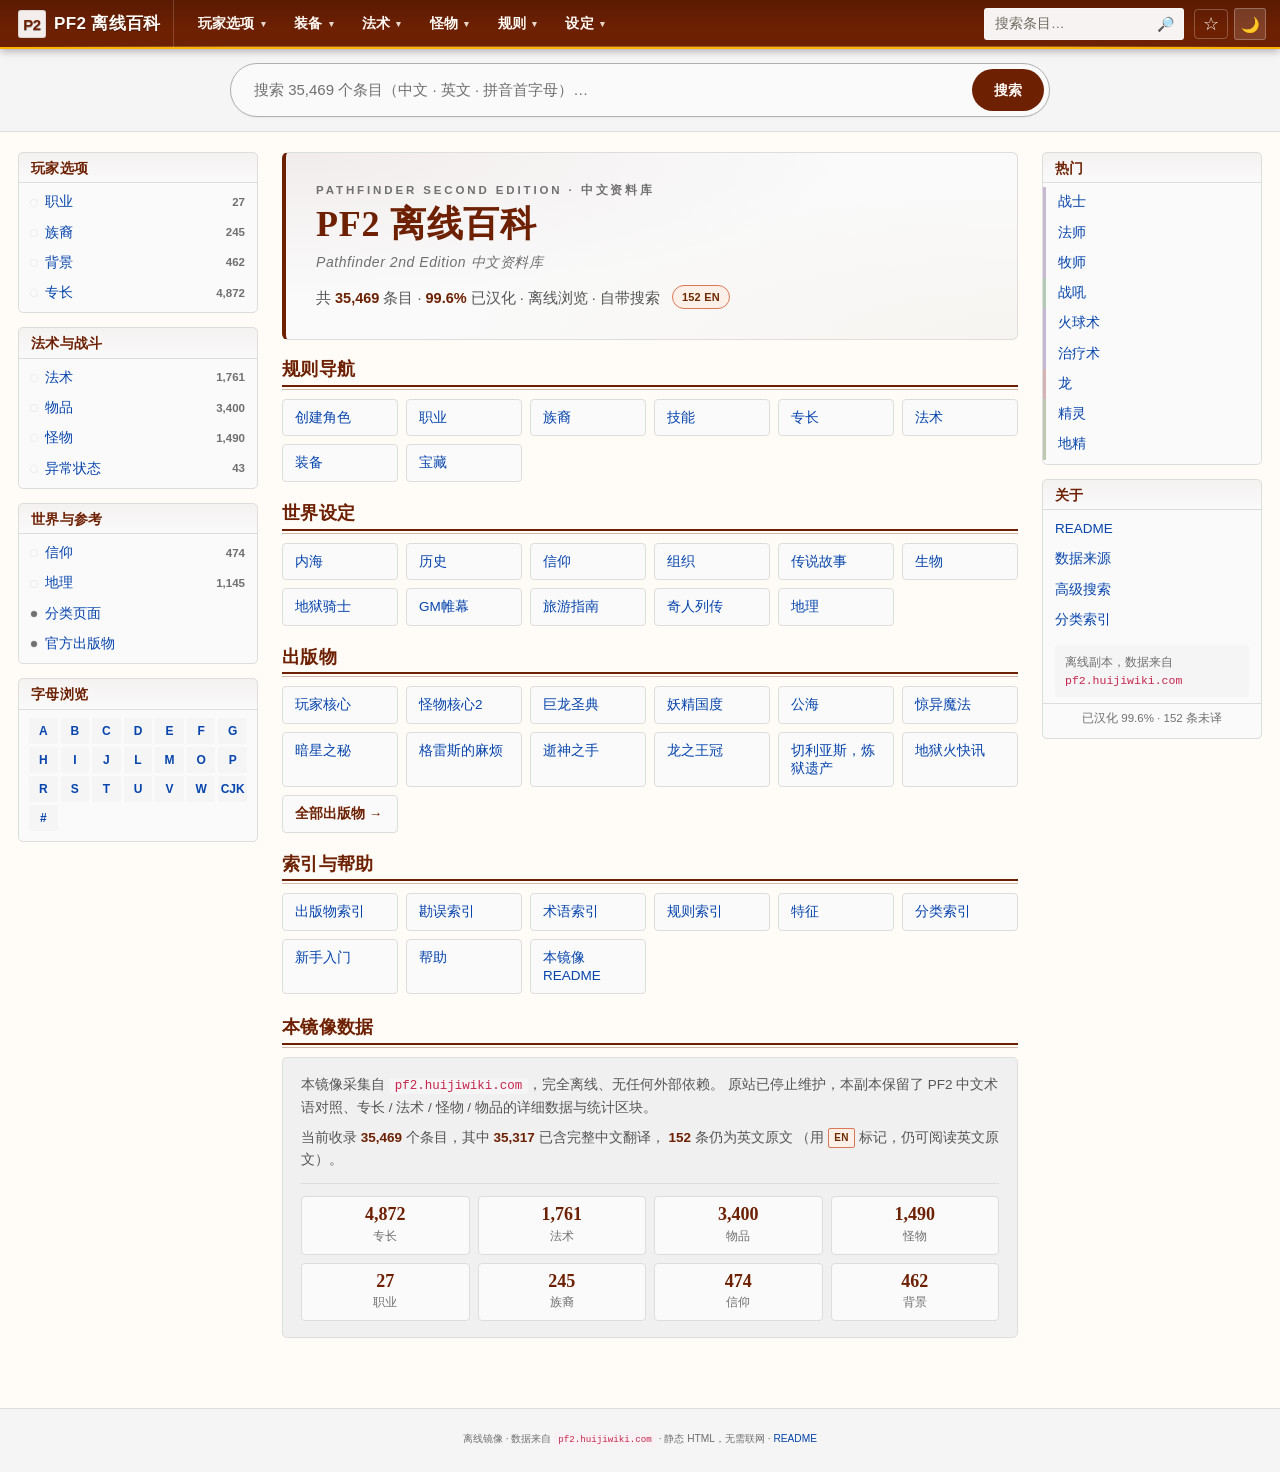
==== _wiki_full_v2/index.html @ 9c584f7b "feat(home): align index.html with live wiki 首页 + fix stale counts Restructured the home page center " ====
<!DOCTYPE html>
<html lang="zh-Hans">
<head>
<meta charset="utf-8">
<meta name="viewport" content="width=device-width, initial-scale=1">
<title>PF2 离线百科 — Pathfinder 2e 中文资料</title>
<meta name="description" content="Pathfinder 2e 中文资料离线镜像。35,000+ 条目，含职业 / 祖先 / 专长 / 法术 / 怪物 / 物品 / 神祇 / 设定。">
<link rel="stylesheet" href="assets/style.css">
<link rel="icon" href="assets/favicon.ico">
<style>
/* ==========================================================================
   PF2 离线百科 — landing-page stylesheet (Agent HM3, Phase 6)
   AoN-style 3-column layout: topnav + sticky search + (left rail / center /
   right rail). Palette tokens inherit from assets/style.css (pf2_theme.css).
   ========================================================================== */

:root {
  --serif: "Source Han Serif SC", "Noto Serif CJK SC", "Songti SC",
           "STSong", "SimSun", Georgia, "Times New Roman", serif;
  --rail-w-left: 240px;
  --rail-w-right: 220px;
  --shell-max: 1600px;
}
body.index { padding:0; margin:0; max-width:100%; background: var(--bg); color: var(--fg); }

/* ---------- TOPNAV fallback (only shows when Agent TOPNAV snippet absent) ---------- */
.topnav-fallback {
  background: linear-gradient(180deg, var(--accent-band) 0%, var(--accent) 100%);
  color: var(--accent-on);
  border-bottom: 2px solid var(--gold, #b89248);
  box-shadow: 0 2px 6px rgba(0,0,0,.22);
  position: sticky; top: 0; z-index: 50;
}
.topnav-fallback-inner {
  max-width: var(--shell-max); margin: 0 auto;
  min-height: 48px; padding: 6px 18px;
  display: flex; align-items: center; gap: 16px;
}
.topnav-fallback-brand {
  display: inline-flex; align-items: center; gap: 8px;
  text-decoration: none; color: var(--accent-on);
  font-family: var(--serif); font-weight: 700;
  flex-shrink: 0; padding-right: 12px;
  border-right: 1px solid rgba(255,255,255,.18);
}
.topnav-fallback-mark {
  display: inline-flex; align-items: center; justify-content: center;
  width: 30px; height: 30px; border-radius: 4px;
  background: rgba(255,255,255,.92); color: var(--accent-band);
  font-size: 16px; font-weight: 700;
  box-shadow: inset 0 0 0 1px rgba(0,0,0,.08);
}
.topnav-fallback-text { font-size: 17px; letter-spacing: .02em; }
.topnav-fallback-links {
  display: flex; gap: 4px; flex-wrap: wrap; flex: 1 1 auto;
}
.topnav-fallback-links a {
  display: inline-block; padding: 6px 12px;
  color: var(--accent-on); text-decoration: none;
  font-size: 14px; border-radius: 3px;
  transition: background .12s;
}
.topnav-fallback-links a:hover {
  background: rgba(255,255,255,.18); color: #fff;
}
.topnav-fallback-theme {
  background: rgba(255,255,255,.14); color: var(--accent-on);
  border: 1px solid rgba(255,255,255,.26); border-radius: 999px;
  width: 32px; height: 32px; padding: 0; cursor: pointer;
  font-size: 14px; line-height: 1; flex-shrink: 0;
  transition: background .15s, transform .1s;
}
.topnav-fallback-theme:hover { background: rgba(255,255,255,.28); }

/* ---------- Sticky search band ---------- */
.search-band {
  background: var(--bg-alt);
  border-bottom: 1px solid var(--border);
  padding: 14px 18px;
}
.search-band-form {
  max-width: 820px; margin: 0 auto;
  display: flex; gap: 8px;
  background: var(--card); border-radius: 999px;
  border: 1px solid var(--border-strong);
  padding: 5px; box-shadow: var(--shadow-sm);
}
.search-band-input {
  flex: 1; min-width: 0; border: 0; outline: none;
  background: transparent; color: var(--fg);
  font: inherit; font-size: 15px; padding: 9px 18px;
}
.search-band-input::placeholder { color: var(--fg-mute); }
.search-band-btn {
  background: var(--accent); color: var(--accent-on);
  border: 0; border-radius: 999px;
  padding: 0 22px; font: inherit; font-size: 14px; font-weight: 700;
  cursor: pointer; flex-shrink: 0;
  transition: background .15s, transform .1s;
}
.search-band-btn:hover { background: var(--link-hover); }
.search-band-btn:active { transform: scale(.97); }

/* ---------- Rail mobile toggle (hidden ≥800px) ---------- */
.rail-mobile-toggle {
  display: none;
  width: calc(100% - 32px); margin: 10px 16px;
  background: var(--card); color: var(--accent);
  border: 1px solid var(--border-strong); border-radius: 4px;
  padding: 9px 14px; font: inherit; font-size: 14px; font-weight: 600;
  cursor: pointer; text-align: left;
  transition: background .12s;
}
.rail-mobile-toggle:hover { background: var(--bg-alt); }
.rail-mobile-icon {
  display: inline-block; margin-right: 8px;
  font-size: 16px; line-height: 1;
}

/* ---------- AoN-style 3-column shell ---------- */
.aon-shell {
  max-width: var(--shell-max); margin: 0 auto;
  padding: 20px 18px 50px;
  display: grid;
  grid-template-columns: var(--rail-w-left) minmax(0, 1fr) var(--rail-w-right);
  gap: 24px;
  align-items: start;
}

/* ---------- Rails (shared) ---------- */
.rail { font-size: 13.5px; line-height: 1.5; }
.rail-group {
  background: var(--card);
  border: 1px solid var(--border);
  border-radius: 5px;
  margin: 0 0 14px;
  overflow: hidden;
}
.rail-head {
  font-family: var(--serif); font-weight: 700;
  font-size: 14px; color: var(--accent);
  margin: 0; padding: 8px 12px 6px;
  border-bottom: 1px solid var(--border);
  background: linear-gradient(180deg, rgba(110,20,20,.04), transparent);
  letter-spacing: .02em;
}
.rail-list {
  list-style: none; margin: 0; padding: 4px 0;
}
.rail-li { display: block; }
.rail-link {
  display: flex; align-items: center; gap: 8px;
  padding: 5px 12px; color: var(--link);
  text-decoration: none; font-size: 13.5px;
  transition: background .1s, color .1s;
}
.rail-link:hover {
  background: var(--bg-alt); color: var(--link-hover);
  text-decoration: none;
}
.rail-dot {
  width: 6px; height: 6px; border-radius: 50%;
  background: var(--kind-other);
  flex-shrink: 0;
  box-shadow: 0 0 0 1px rgba(0,0,0,.05);
}
.rail-li-feat       .rail-dot { background: var(--kind-feat); }
.rail-li-spell      .rail-dot { background: var(--kind-spell); }
.rail-li-creature   .rail-dot { background: var(--kind-creature); }
.rail-li-item       .rail-dot { background: var(--kind-item); }
.rail-li-background .rail-dot { background: var(--kind-background); }
.rail-li-class      .rail-dot { background: var(--kind-class); }
.rail-li-ancestry   .rail-dot { background: var(--kind-ancestry); }
.rail-li-location   .rail-dot { background: var(--kind-location); }
.rail-li-deity      .rail-dot { background: var(--kind-deity); }
.rail-li-other      .rail-dot { background: var(--kind-other); }
.rail-li-categories .rail-dot,
.rail-li-sources    .rail-dot { background: var(--fg-mute); }
.rail-label { flex: 1 1 auto; min-width: 0; }
.rail-count {
  font-size: 11.5px; font-weight: 600;
  color: var(--fg-mute);
  font-variant-numeric: tabular-nums;
  flex-shrink: 0;
}
.rail-link:hover .rail-count { color: var(--fg-soft); }

/* Letter-jump tile grid */
.rail-letters {
  display: grid;
  grid-template-columns: repeat(7, minmax(0, 1fr));
  gap: 3px;
  padding: 8px 10px 10px;
}
.rail-letters a {
  display: block; text-align: center;
  padding: 4px 0; font-size: 12px; font-weight: 600;
  background: var(--bg-alt); color: var(--link);
  text-decoration: none; border-radius: 2px;
  transition: background .1s, color .1s;
}
.rail-letters a:hover {
  background: var(--accent); color: var(--accent-on);
}

/* Right rail: hot list keeps tiny color dot via class */
.rail-list-hot li { list-style: none; }
.hot-link {
  display: block; padding: 5px 12px;
  color: var(--link); text-decoration: none; font-size: 13.5px;
  border-left: 3px solid transparent;
  transition: background .1s, border-color .1s, color .1s;
}
.hot-link:hover {
  background: var(--bg-alt); color: var(--link-hover);
  border-left-color: var(--accent);
  text-decoration: none;
}
.hot-link-class    { border-left-color: rgba(107,63,138,.35); }
.hot-link-feat     { border-left-color: rgba(47,111,59,.35); }
.hot-link-spell    { border-left-color: rgba(92,61,138,.35); }
.hot-link-creature { border-left-color: rgba(139,47,47,.35); }
.hot-link-ancestry { border-left-color: rgba(74,107,47,.35); }

/* Right rail about box */
.rail-about-text {
  margin: 6px 12px; padding: 8px 10px;
  font-size: 12px; line-height: 1.5;
  color: var(--fg-mute);
  background: var(--bg-alt);
  border-radius: 3px;
}
.rail-about-text code {
  font-family: ui-monospace, "Cascadia Code", Menlo, Consolas, monospace;
  font-size: 11.5px; background: transparent; padding: 0;
}
.rail-version {
  margin: 0; padding: 6px 12px 10px;
  font-size: 11.5px; color: var(--fg-mute);
  border-top: 1px solid var(--border);
  text-align: center;
  font-variant-numeric: tabular-nums;
}

/* ---------- Center column ---------- */
.aon-center {
  min-width: 0; /* allow grid item to shrink */
}

/* Hero (publication-style) */
.aon-center .hero {
  background:
    radial-gradient(ellipse at 0% 0%, rgba(110,20,20,.06), transparent 55%),
    radial-gradient(ellipse at 100% 100%, rgba(184,146,72,.05), transparent 60%),
    var(--card);
  border: 1px solid var(--border);
  border-left: 4px solid var(--accent);
  border-radius: 6px;
  padding: 28px 30px;
  margin: 0 0 20px;
  position: relative;
}
.hero-eyebrow {
  margin: 0 0 4px; font-size: 11.5px; letter-spacing: .25em;
  text-transform: uppercase; color: var(--fg-mute);
  font-weight: 600;
}
.aon-center .hero-title {
  font-family: var(--serif); font-weight: 700;
  font-size: clamp(26px, 3.6vw, 36px);
  color: var(--accent); margin: 0 0 4px;
  letter-spacing: .02em; line-height: 1.2;
  border: 0; padding: 0;
}
.hero-sub-en {
  margin: 0 0 12px; font-style: italic;
  font-size: 14px; color: var(--fg-mute);
  letter-spacing: .04em;
}
.hero-tagline {
  margin: 0; font-size: 14.5px; line-height: 1.65;
  color: var(--fg-soft);
}
.hero-tagline strong {
  color: var(--accent); font-weight: 700;
  font-variant-numeric: tabular-nums;
}
.hero-tagline .pill {
  display: inline-block; margin-left: 8px;
  padding: 2px 9px; border-radius: 999px;
  font-size: 11px; font-weight: 600; letter-spacing: .02em;
  vertical-align: 2px;
}
.hero-tagline .pill-warn {
  background: var(--warn-bg); color: var(--warn-fg);
  border: 1px solid var(--warn-border);
}

/* Section heads */
.section-h {
  font-family: var(--serif); font-weight: 700;
  font-size: 18px; color: var(--accent);
  margin: 0 0 12px; padding: 0 0 5px;
  border-bottom: 2px solid var(--accent);
  letter-spacing: .02em;
  position: relative;
}
.section-h::after {
  content: ""; position: absolute; left: 0; right: 0; bottom: -5px;
  height: 1px; background: var(--accent); opacity: .3;
}

/* Quick-start cards */
.quickstart { margin: 0 0 24px; }
.qs-grid {
  display: grid; gap: 12px;
  grid-template-columns: repeat(3, minmax(0, 1fr));
}
.qs-card {
  display: flex; align-items: flex-start; gap: 14px;
  padding: 14px 16px;
  background: var(--card); color: var(--fg);
  text-decoration: none;
  border: 1px solid var(--border);
  border-radius: 5px;
  box-shadow: var(--shadow-sm);
  transition: transform .14s, box-shadow .15s, border-color .15s;
}
.qs-card:hover {
  transform: translateY(-2px);
  box-shadow: 0 4px 10px rgba(110,20,20,.14);
  border-color: var(--accent);
  text-decoration: none;
}
.qs-num {
  display: inline-flex; align-items: center; justify-content: center;
  flex-shrink: 0; width: 30px; height: 30px;
  background: var(--accent); color: var(--accent-on);
  border-radius: 50%;
  font-family: var(--serif); font-weight: 700; font-size: 15px;
  box-shadow: 0 1px 2px rgba(0,0,0,.18);
}
.qs-body { flex: 1 1 auto; min-width: 0; }
.qs-title {
  font-family: var(--serif); font-weight: 700;
  font-size: 15px; color: var(--fg);
  margin: 1px 0 3px;
  letter-spacing: .01em;
}
.qs-desc {
  margin: 0; font-size: 13px; line-height: 1.55;
  color: var(--fg-mute);
}
.qs-desc strong { color: var(--accent); font-weight: 600; }
.qs-moon { font-size: 13px; vertical-align: -1px; }

/* Home nav sections (mirror the live wiki 首页 groups) */
.homenav { margin: 0 0 24px; }
.homenav .section-h { margin-top: 22px; }
.homenav > .section-h:first-child { margin-top: 0; }
.nav-grid {
  display: grid; gap: 8px; margin: 12px 0 4px;
  grid-template-columns: repeat(auto-fill, minmax(116px, 1fr));
}
.nav-grid a {
  display: block; padding: 9px 12px;
  background: var(--card); border: 1px solid var(--border);
  border-radius: 4px; color: var(--link); text-decoration: none;
  font-size: 13.5px; line-height: 1.3;
  transition: background .1s, border-color .1s, color .1s;
}
.nav-grid a:hover {
  background: var(--bg-alt); border-color: var(--accent);
  color: var(--link-hover); text-decoration: none;
}
.nav-grid a.nav-more { color: var(--accent); font-weight: 600; }

/* Recent / stats panel */
.recent { margin: 0 0 20px; }
.recent-body {
  background: var(--card-alt);
  border: 1px solid var(--border);
  border-radius: 5px;
  padding: 16px 18px;
}
.recent-body p {
  margin: 0 0 8px; font-size: 13.5px; line-height: 1.65;
  color: var(--fg-soft);
}
.recent-body p strong { color: var(--accent); font-weight: 700; }
.recent-body p:last-of-type { margin-bottom: 12px; }
.recent-body code {
  background: var(--code-bg); padding: 1px 6px; border-radius: 3px;
  font-family: ui-monospace, "Cascadia Code", Menlo, Consolas, monospace;
  font-size: 12.5px;
}
.badge-en {
  display: inline-block;
  font-size: 10px; font-weight: 700;
  background: var(--warn-bg); color: var(--warn-fg);
  border: 1px solid var(--warn-border);
  padding: 1px 5px; border-radius: 2px;
  vertical-align: 1px; letter-spacing: .05em;
}
.recent-stats {
  list-style: none; margin: 0; padding: 0;
  display: grid; gap: 8px;
  grid-template-columns: repeat(4, minmax(0, 1fr));
  border-top: 1px solid var(--border);
  padding-top: 12px;
}
.recent-stats li {
  display: flex; flex-direction: column;
  align-items: center; padding: 8px 4px;
  background: var(--card); border-radius: 4px;
  border: 1px solid var(--border);
}
.stat-num {
  font-family: var(--serif); font-weight: 700;
  font-size: 18px; color: var(--accent);
  font-variant-numeric: tabular-nums;
  line-height: 1.1;
}
.stat-lbl {
  font-size: 11.5px; color: var(--fg-mute);
  margin-top: 2px;
}

/* ---------- Footer ---------- */
.landing-foot {
  text-align: center; color: var(--fg-mute);
  padding: 20px 16px 24px; font-size: 12px;
  border-top: 1px solid var(--border);
  background: var(--bg-alt);
}
.landing-foot code { font-family: ui-monospace, Menlo, Consolas, monospace; }
.landing-foot a { color: var(--link); text-decoration: none; }
.landing-foot a:hover { text-decoration: underline; color: var(--link-hover); }

/* ===========================================================================
   RESPONSIVE
   - 1024px : collapse right rail below center
   -  800px : collapse left rail behind toggle
   =========================================================================== */
@media (max-width: 1024px) {
  .aon-shell {
    grid-template-columns: var(--rail-w-left) minmax(0, 1fr);
    gap: 20px;
  }
  .rail-right {
    grid-column: 1 / -1;
    display: grid; gap: 14px;
    grid-template-columns: repeat(2, minmax(0, 1fr));
    margin-top: 10px;
  }
  .rail-right .rail-group { margin: 0; }
  .qs-grid { grid-template-columns: 1fr; }
  .recent-stats { grid-template-columns: repeat(4, minmax(0, 1fr)); }
}
@media (max-width: 800px) {
  .rail-mobile-toggle { display: block; }
  .aon-shell {
    grid-template-columns: minmax(0, 1fr);
    gap: 16px; padding: 14px 16px 44px;
  }
  .rail-left {
    display: none;
    grid-column: 1 / -1;
    background: var(--card);
    border: 1px solid var(--border);
    border-radius: 5px;
    padding: 8px 4px 4px;
  }
  .rail-left.open { display: block; }
  .rail-left .rail-group {
    border: 0; background: transparent;
    margin: 0 0 6px;
  }
  .rail-left .rail-head {
    background: transparent;
    border-bottom: 1px solid var(--border);
  }
  .rail-right {
    grid-template-columns: minmax(0, 1fr);
    margin-top: 0;
  }
  .aon-center .hero { padding: 22px 18px; }
  .hero-tagline { font-size: 13.5px; }
  .qs-card { gap: 12px; padding: 12px 14px; }
  .recent-stats { grid-template-columns: repeat(2, minmax(0, 1fr)); }
  .topnav-fallback-inner { flex-wrap: wrap; gap: 8px; padding: 6px 12px; }
  .topnav-fallback-brand { padding-right: 8px; }
  .topnav-fallback-links { gap: 0; }
  .topnav-fallback-links a { padding: 5px 9px; font-size: 13px; }
  .search-band { padding: 10px 14px; }
}
@media (max-width: 520px) {
  .topnav-fallback-text { display: none; }
  .topnav-fallback-links a { padding: 4px 7px; font-size: 12.5px; }
  .search-band-input { font-size: 14px; padding: 8px 14px; }
  .search-band-btn { padding: 0 16px; font-size: 13px; }
  .aon-center .hero { padding: 20px 16px; }
  .aon-center .hero-title { font-size: clamp(22px, 6.5vw, 28px); }
  .hero-eyebrow { font-size: 10.5px; letter-spacing: .2em; }
  .hero-sub-en { font-size: 13px; }
  .hero-tagline { font-size: 13px; }
  .qs-card { padding: 11px 13px; gap: 10px; }
  .qs-num { width: 26px; height: 26px; font-size: 13px; }
  .qs-title { font-size: 14px; }
  .qs-desc { font-size: 12.5px; }
  .recent-body { padding: 14px 14px; }
  .recent-body p { font-size: 13px; }
  .recent-stats { grid-template-columns: repeat(2, minmax(0, 1fr)); }
  .stat-num { font-size: 16px; }
  .rail-letters { grid-template-columns: repeat(6, minmax(0, 1fr)); }
}

/* Reduced motion */
@media (prefers-reduced-motion: reduce) {
  .qs-card, .search-band-btn, .topnav-fallback-theme,
  .hot-link, .rail-link, .rail-letters a { transition: none; }
  .qs-card:hover { transform: none; }
}

/* Print */
@media print {
  .topnav-fallback, .topnav { position: static; box-shadow: none; }
  .search-band, .topnav-fallback-theme,
  .rail-mobile-toggle { display: none !important; }
  .aon-shell { display: block; max-width: none; padding: 0; }
  .rail { display: none; }
  .qs-card { box-shadow: none !important; break-inside: avoid; }
  .topnav-fallback {
    background: #000 !important; color: #fff !important;
    -webkit-print-color-adjust: exact; print-color-adjust: exact;
  }
}
</style>
<link rel="stylesheet" href="assets/topnav.css?v=v2a">
<script defer src="assets/topnav.js"></script>
<script defer src="assets/updater_ui.js"></script>
<script defer src="assets/external_links.js"></script>
<script defer src="assets/mw_collapsible.js"></script>
<script defer src="assets/image_lightbox.js"></script>
<script defer src="assets/bookmark.js"></script>
<script defer src="assets/bookmark.js"></script>
</head>
<body class="index">

<!-- topnav_snippet_root.html — for pages at the wiki root (index.html, browse-*.html, search.html).
     Hrefs use no prefix. Integration step picks _root vs _sub by output path depth.
     Phase 6 Agent TOPNAV. -->
<nav class="topnav" aria-label="主导航">
  <div class="topnav-inner">
    <a href="index.html" class="topnav-brand" aria-label="PF2 离线百科 首页">
      <span class="topnav-brand-mark">P2</span>
      <span class="topnav-brand-text">PF2 离线百科</span>
    </a>

    <ul class="topnav-items" role="menubar">
      <li class="topnav-item" role="none">
        <button type="button" class="topnav-trigger" role="menuitem" aria-haspopup="true" aria-expanded="false">
          玩家选项 <span class="topnav-caret" aria-hidden="true">&#9662;</span>
        </button>
        <ul class="topnav-panel" role="menu" aria-label="玩家选项">
          <li role="none"><a class="topnav-link" role="menuitem" href="classes/index.html">职业 <span class="topnav-count">27</span></a></li>
          <li role="none"><a class="topnav-link" role="menuitem" href="browse-ancestries.html">祖先</a></li>
          <li role="none"><a class="topnav-link" role="menuitem" href="browse-backgrounds.html">背景</a></li>
          <li role="none"><a class="topnav-link" role="menuitem" href="browse-feats.html">专长</a></li>
          <li role="none"><a class="topnav-link" role="menuitem" href="browse-archetypes.html">变体</a></li>
        </ul>
      </li>

      <li class="topnav-item" role="none">
        <button type="button" class="topnav-trigger" role="menuitem" aria-haspopup="true" aria-expanded="false">
          装备 <span class="topnav-caret" aria-hidden="true">&#9662;</span>
        </button>
        <ul class="topnav-panel" role="menu" aria-label="装备">
          <li role="none"><a class="topnav-link" role="menuitem" href="browse-items.html">全部物品</a></li>
          <li role="none"><hr class="topnav-sep"></li>
          <li role="none"><a class="topnav-link" role="menuitem" href="browse-items-weapons.html">武器</a></li>
          <li role="none"><a class="topnav-link" role="menuitem" href="browse-items-armor.html">护甲</a></li>
          <li role="none"><a class="topnav-link" role="menuitem" href="browse-items-consumables.html">消耗品</a></li>
          <li role="none"><a class="topnav-link" role="menuitem" href="browse-items-worn.html">戴持物品</a></li>
          <li role="none"><a class="topnav-link" role="menuitem" href="browse-items-runes.html">符文</a></li>
          <li role="none"><a class="topnav-link" role="menuitem" href="browse-items-implements.html">法器</a></li>
        </ul>
      </li>

      <li class="topnav-item" role="none">
        <button type="button" class="topnav-trigger" role="menuitem" aria-haspopup="true" aria-expanded="false">
          法术 <span class="topnav-caret" aria-hidden="true">&#9662;</span>
        </button>
        <ul class="topnav-panel" role="menu" aria-label="法术">
          <li role="none"><a class="topnav-link" role="menuitem" href="browse-spells.html">全部法术</a></li>
          <li role="none"><hr class="topnav-sep"></li>
          <li role="none"><a class="topnav-link" role="menuitem" href="browse-spells-arcane.html">奥术</a></li>
          <li role="none"><a class="topnav-link" role="menuitem" href="browse-spells-divine.html">神术</a></li>
          <li role="none"><a class="topnav-link" role="menuitem" href="browse-spells-occult.html">异能</a></li>
          <li role="none"><a class="topnav-link" role="menuitem" href="browse-spells-primal.html">原能</a></li>
          <li role="none"><hr class="topnav-sep"></li>
          <li role="none"><a class="topnav-link" role="menuitem" href="browse-spells-cantrips.html">戏法</a></li>
          <li role="none"><a class="topnav-link" role="menuitem" href="browse-spells-focus.html">聚能</a></li>
        </ul>
      </li>

      <li class="topnav-item" role="none">
        <button type="button" class="topnav-trigger" role="menuitem" aria-haspopup="true" aria-expanded="false">
          怪物 <span class="topnav-caret" aria-hidden="true">&#9662;</span>
        </button>
        <ul class="topnav-panel" role="menu" aria-label="怪物">
          <li role="none"><a class="topnav-link" role="menuitem" href="browse-creatures.html">全部怪物</a></li>
          <li role="none"><hr class="topnav-sep"></li>
          <li role="none"><a class="topnav-link" role="menuitem" href="browse-creatures-level-0-3.html">低级 <span class="topnav-count">0–3</span></a></li>
          <li role="none"><a class="topnav-link" role="menuitem" href="browse-creatures-level-4-7.html">中级 <span class="topnav-count">4–7</span></a></li>
          <li role="none"><a class="topnav-link" role="menuitem" href="browse-creatures-level-8-12.html">高级 <span class="topnav-count">8–12</span></a></li>
          <li role="none"><a class="topnav-link" role="menuitem" href="browse-creatures-level-13-17.html">顶级 <span class="topnav-count">13–17</span></a></li>
          <li role="none"><a class="topnav-link" role="menuitem" href="browse-creatures-level-18-25.html">史诗 <span class="topnav-count">18+</span></a></li>
        </ul>
      </li>

      <li class="topnav-item" role="none">
        <button type="button" class="topnav-trigger" role="menuitem" aria-haspopup="true" aria-expanded="false">
          规则 <span class="topnav-caret" aria-hidden="true">&#9662;</span>
        </button>
        <ul class="topnav-panel" role="menu" aria-label="规则">
          <li role="none"><a class="topnav-link" role="menuitem" href="browse-other.html">状态特征</a></li>
          <li role="none"><a class="topnav-link" role="menuitem" href="browse-categories.html">分类页面</a></li>
          <li role="none"><a class="topnav-link" role="menuitem" href="source/index.html">出版物</a></li>
        </ul>
      </li>

      <li class="topnav-item" role="none">
        <button type="button" class="topnav-trigger" role="menuitem" aria-haspopup="true" aria-expanded="false">
          设定 <span class="topnav-caret" aria-hidden="true">&#9662;</span>
        </button>
        <ul class="topnav-panel" role="menu" aria-label="设定">
          <li role="none"><a class="topnav-link" role="menuitem" href="browse-deities.html">神祇</a></li>
          <li role="none"><a class="topnav-link" role="menuitem" href="browse-locations.html">地点</a></li>
        </ul>
      </li>
    </ul>

    <div class="topnav-tools">
      <form class="topnav-search" action="search.html" method="get" role="search">
        <input type="search" name="q" class="topnav-search-input" placeholder="搜索条目…" aria-label="搜索条目">
        <button type="submit" class="topnav-search-go" aria-label="搜索">&#128270;</button>
      </form>
      <button type="button" class="topnav-theme" onclick="toggleTheme()" aria-label="切换深色/浅色">&#127769;</button>
    </div>

    <details class="topnav-hamburger" aria-label="移动导航">
      <summary aria-label="菜单"></summary>
      <div class="topnav-mobile-panel">
        <details class="topnav-mobile-group" open>
          <summary>玩家选项</summary>
          <ul>
            <li><a href="classes/index.html">职业 <span class="topnav-count">27</span></a></li>
            <li><a href="browse-ancestries.html">祖先</a></li>
            <li><a href="browse-backgrounds.html">背景</a></li>
            <li><a href="browse-feats.html">专长</a></li>
            <li><a href="browse-archetypes.html">变体</a></li>
          </ul>
        </details>
        <details class="topnav-mobile-group">
          <summary>装备</summary>
          <ul>
            <li><a href="browse-items.html">全部物品</a></li>
            <li><a href="browse-items-weapons.html">武器</a></li>
            <li><a href="browse-items-armor.html">护甲</a></li>
            <li><a href="browse-items-consumables.html">消耗品</a></li>
            <li><a href="browse-items-worn.html">戴持物品</a></li>
            <li><a href="browse-items-runes.html">符文</a></li>
            <li><a href="browse-items-implements.html">法器</a></li>
          </ul>
        </details>
        <details class="topnav-mobile-group">
          <summary>法术</summary>
          <ul>
            <li><a href="browse-spells.html">全部法术</a></li>
            <li><a href="browse-spells-arcane.html">奥术</a></li>
            <li><a href="browse-spells-divine.html">神术</a></li>
            <li><a href="browse-spells-occult.html">异能</a></li>
            <li><a href="browse-spells-primal.html">原能</a></li>
            <li><a href="browse-spells-cantrips.html">戏法</a></li>
            <li><a href="browse-spells-focus.html">聚能</a></li>
          </ul>
        </details>
        <details class="topnav-mobile-group">
          <summary>怪物</summary>
          <ul>
            <li><a href="browse-creatures.html">全部怪物</a></li>
            <li><a href="browse-creatures-level-0-3.html">低级 (0–3)</a></li>
            <li><a href="browse-creatures-level-4-7.html">中级 (4–7)</a></li>
            <li><a href="browse-creatures-level-8-12.html">高级 (8–12)</a></li>
            <li><a href="browse-creatures-level-13-17.html">顶级 (13–17)</a></li>
            <li><a href="browse-creatures-level-18-25.html">史诗 (18+)</a></li>
          </ul>
        </details>
        <details class="topnav-mobile-group">
          <summary>规则</summary>
          <ul>
            <li><a href="browse-other.html">状态特征</a></li>
            <li><a href="browse-categories.html">分类页面</a></li>
            <li><a href="source/index.html">出版物</a></li>
          </ul>
        </details>
        <details class="topnav-mobile-group">
          <summary>设定</summary>
          <ul>
            <li><a href="browse-deities.html">神祇</a></li>
            <li><a href="browse-locations.html">地点</a></li>
          </ul>
        </details>
        <details class="topnav-mobile-group">
          <summary>工具</summary>
          <ul>
            <li><a href="search.html">搜索</a></li>
            <li><a href="#" onclick="toggleTheme();return false;">切换深色/浅色</a></li>
          </ul>
        </details>
      </div>
    </details>
  </div>
</nav>
<!-- end topnav_snippet_root.html -->

<section class="search-band" aria-label="全站搜索">
  <form class="search-band-form" action="search.html" method="get" role="search">
    <input class="search-band-input" type="search" name="q"
           placeholder="搜索 35,469 个条目（中文 · 英文 · 拼音首字母）…"
           autocomplete="off" autocapitalize="off" autocorrect="off" aria-label="搜索全站">
    <button class="search-band-btn" type="submit">搜索</button>
  </form>
</section>

<button type="button" class="rail-mobile-toggle" aria-controls="rail-left" aria-expanded="false"
        onclick="this.setAttribute('aria-expanded',this.getAttribute('aria-expanded')==='true'?'false':'true');document.getElementById('rail-left').classList.toggle('open');">
  <span class="rail-mobile-icon" aria-hidden="true">≡</span> 目录索引
</button>

<div class="aon-shell">

<aside id="rail-left" class="rail rail-left" aria-label="分类导航">
  <div class="rail-group">
    <h3 class="rail-head">玩家选项</h3>
    <ul class="rail-list">
      <li class="rail-li rail-li-class"><a class="rail-link" href="classes/index.html"><span class="rail-dot" aria-hidden="true"></span><span class="rail-label">职业</span><span class="rail-count">27</span></a></li>
      <li class="rail-li rail-li-ancestry"><a class="rail-link" href="browse-ancestries.html"><span class="rail-dot" aria-hidden="true"></span><span class="rail-label">族裔</span><span class="rail-count">245</span></a></li>
      <li class="rail-li rail-li-background"><a class="rail-link" href="browse-backgrounds.html"><span class="rail-dot" aria-hidden="true"></span><span class="rail-label">背景</span><span class="rail-count">462</span></a></li>
      <li class="rail-li rail-li-feat"><a class="rail-link" href="browse-feats.html"><span class="rail-dot" aria-hidden="true"></span><span class="rail-label">专长</span><span class="rail-count">4,872</span></a></li>
    </ul>
  </div>
  <div class="rail-group">
    <h3 class="rail-head">法术与战斗</h3>
    <ul class="rail-list">
      <li class="rail-li rail-li-spell"><a class="rail-link" href="browse-spells.html"><span class="rail-dot" aria-hidden="true"></span><span class="rail-label">法术</span><span class="rail-count">1,761</span></a></li>
      <li class="rail-li rail-li-item"><a class="rail-link" href="browse-items.html"><span class="rail-dot" aria-hidden="true"></span><span class="rail-label">物品</span><span class="rail-count">3,400</span></a></li>
      <li class="rail-li rail-li-creature"><a class="rail-link" href="browse-creatures.html"><span class="rail-dot" aria-hidden="true"></span><span class="rail-label">怪物</span><span class="rail-count">1,490</span></a></li>
      <li class="rail-li rail-li-other"><a class="rail-link" href="browse-other.html"><span class="rail-dot" aria-hidden="true"></span><span class="rail-label">异常状态</span><span class="rail-count">43</span></a></li>
    </ul>
  </div>
  <div class="rail-group">
    <h3 class="rail-head">世界与参考</h3>
    <ul class="rail-list">
      <li class="rail-li rail-li-deity"><a class="rail-link" href="browse-deities.html"><span class="rail-dot" aria-hidden="true"></span><span class="rail-label">信仰</span><span class="rail-count">474</span></a></li>
      <li class="rail-li rail-li-location"><a class="rail-link" href="browse-locations.html"><span class="rail-dot" aria-hidden="true"></span><span class="rail-label">地理</span><span class="rail-count">1,145</span></a></li>
      <li class="rail-li rail-li-categories"><a class="rail-link" href="browse-categories.html"><span class="rail-dot" aria-hidden="true"></span><span class="rail-label">分类页面</span></a></li>
      <li class="rail-li rail-li-sources"><a class="rail-link" href="source/index.html"><span class="rail-dot" aria-hidden="true"></span><span class="rail-label">官方出版物</span></a></li>
    </ul>
  </div>

  <div class="rail-group rail-group-letters">
    <h3 class="rail-head">字母浏览</h3>
    <div class="rail-letters"><a href="browse-A.html">A</a><a href="browse-B.html">B</a><a href="browse-C.html">C</a><a href="browse-D.html">D</a><a href="browse-E.html">E</a><a href="browse-F.html">F</a><a href="browse-G.html">G</a><a href="browse-H.html">H</a><a href="browse-I.html">I</a><a href="browse-J.html">J</a><a href="browse-L.html">L</a><a href="browse-M.html">M</a><a href="browse-O.html">O</a><a href="browse-P.html">P</a><a href="browse-R.html">R</a><a href="browse-S.html">S</a><a href="browse-T.html">T</a><a href="browse-U.html">U</a><a href="browse-V.html">V</a><a href="browse-W.html">W</a><a href="browse-CJK.html">CJK</a><a href="browse-_.html">#</a></div>
  </div>
</aside>

<main class="aon-center">
  <section class="hero" aria-labelledby="hero-title">
    <p class="hero-eyebrow">Pathfinder Second Edition · 中文资料库</p>
    <h1 id="hero-title" class="hero-title">PF2 离线百科</h1>
    <p class="hero-sub-en">Pathfinder 2nd Edition 中文资料库</p>
    <p class="hero-tagline">
      共 <strong>35,469</strong> 条目 ·
      <strong>99.6%</strong> 已汉化 ·
      离线浏览 · 自带搜索
      <span class="pill pill-warn" title="未翻译条目">152 EN</span>
    </p>
  </section>

  <section class="homenav" aria-label="百科导航">
    <h2 class="section-h">规则导航</h2>
    <div class="nav-grid">
      <a href="pages/创建角色.html">创建角色</a>
      <a href="classes/index.html">职业</a>
      <a href="browse-ancestries.html">族裔</a>
      <a href="pages/技能.html">技能</a>
      <a href="browse-feats.html">专长</a>
      <a href="browse-spells.html">法术</a>
      <a href="browse-items.html">装备</a>
      <a href="pages/宝藏.html">宝藏</a>
    </div>
    <h2 class="section-h">世界设定</h2>
    <div class="nav-grid">
      <a href="pages/内海.html">内海</a>
      <a href="pages/历史.html">历史</a>
      <a href="browse-deities.html">信仰</a>
      <a href="pages/组织.html">组织</a>
      <a href="pages/传说故事.html">传说故事</a>
      <a href="browse-creatures.html">生物</a>
      <a href="pages/地狱骑士.html">地狱骑士</a>
      <a href="pages/GM帷幕.html">GM帷幕</a>
      <a href="pages/《旅游指南》.html">旅游指南</a>
      <a href="pages/《奇人列传》.html">奇人列传</a>
      <a href="browse-locations.html">地理</a>
    </div>
    <h2 class="section-h">出版物</h2>
    <div class="nav-grid">
      <a href="pages/《玩家核心》.html">玩家核心</a>
      <a href="pages/《怪物核心2》.html">怪物核心2</a>
      <a href="pages/《巨龙圣典》.html">巨龙圣典</a>
      <a href="pages/《妖精国度》.html">妖精国度</a>
      <a href="pages/《公海》.html">公海</a>
      <a href="pages/《惊异魔法》.html">惊异魔法</a>
      <a href="pages/《暗星之秘》.html">暗星之秘</a>
      <a href="pages/《格雷斯的麻烦》.html">格雷斯的麻烦</a>
      <a href="pages/《逝神之手》.html">逝神之手</a>
      <a href="pages/《龙之王冠》.html">龙之王冠</a>
      <a href="pages/《切利亚斯，炼狱遗产》.html">切利亚斯，炼狱遗产</a>
      <a href="pages/《地狱火快讯》.html">地狱火快讯</a>
      <a href="source/index.html" class="nav-more">全部出版物 →</a>
    </div>
    <h2 class="section-h">索引与帮助</h2>
    <div class="nav-grid">
      <a href="pages/出版物索引.html">出版物索引</a>
      <a href="pages/勘误索引.html">勘误索引</a>
      <a href="pages/术语索引.html">术语索引</a>
      <a href="pages/规则索引.html">规则索引</a>
      <a href="pages/特征.html">特征</a>
      <a href="browse-categories.html">分类索引</a>
      <a href="pages/角色扮演游戏是什么？.html">新手入门</a>
      <a href="category/帮助.html">帮助</a>
      <a href="README.html">本镜像 README</a>
    </div>
  </section>

  <section class="recent" aria-label="本镜像数据">
    <h2 class="section-h">本镜像数据</h2>
    <div class="recent-body">
      <p>本镜像采集自 <code>pf2.huijiwiki.com</code>，完全离线、无任何外部依赖。
      原站已停止维护，本副本保留了 PF2 中文术语对照、专长 / 法术 / 怪物 / 物品的详细数据与统计区块。</p>
      <p>当前收录 <strong>35,469</strong> 个条目，其中
      <strong>35,317</strong> 已含完整中文翻译，
      <strong>152</strong> 条仍为英文原文
      （用 <span class="badge-en">EN</span> 标记，仍可阅读英文原文）。</p>
      <ul class="recent-stats">
        <li><span class="stat-num">4,872</span><span class="stat-lbl">专长</span></li>
        <li><span class="stat-num">1,761</span><span class="stat-lbl">法术</span></li>
        <li><span class="stat-num">3,400</span><span class="stat-lbl">物品</span></li>
        <li><span class="stat-num">1,490</span><span class="stat-lbl">怪物</span></li>
        <li><span class="stat-num">27</span><span class="stat-lbl">职业</span></li>
        <li><span class="stat-num">245</span><span class="stat-lbl">族裔</span></li>
        <li><span class="stat-num">474</span><span class="stat-lbl">信仰</span></li>
        <li><span class="stat-num">462</span><span class="stat-lbl">背景</span></li>
      </ul>
    </div>
  </section>
</main>
<aside class="rail rail-right" aria-label="热门与关于">
  <div class="rail-group">
    <h3 class="rail-head">热门</h3>
    <ul class="rail-list rail-list-hot">
      <li><a class="hot-link hot-link-class" href="pages/战士.html">战士</a></li>
      <li><a class="hot-link hot-link-class" href="pages/法师.html">法师</a></li>
      <li><a class="hot-link hot-link-class" href="pages/牧师.html">牧师</a></li>
      <li><a class="hot-link hot-link-feat" href="pages/战吼.html">战吼</a></li>
      <li><a class="hot-link hot-link-spell" href="pages/火球术.html">火球术</a></li>
      <li><a class="hot-link hot-link-spell" href="pages/治疗术.html">治疗术</a></li>
      <li><a class="hot-link hot-link-creature" href="pages/龙.html">龙</a></li>
      <li><a class="hot-link hot-link-ancestry" href="pages/精灵.html">精灵</a></li>
      <li><a class="hot-link hot-link-ancestry" href="pages/地精.html">地精</a></li>
    </ul>
  </div>

  <div class="rail-group rail-about">
    <h3 class="rail-head">关于</h3>
    <ul class="rail-list rail-list-about">
      <li><a class="rail-link" href="README.html"><span class="rail-label">README</span></a></li>
      <li><a class="rail-link" href="source/index.html"><span class="rail-label">数据来源</span></a></li>
      <li><a class="rail-link" href="search.html"><span class="rail-label">高级搜索</span></a></li>
      <li><a class="rail-link" href="browse-categories.html"><span class="rail-label">分类索引</span></a></li>
    </ul>
    <p class="rail-about-text">
      离线副本，数据来自<br>
      <code>pf2.huijiwiki.com</code>
    </p>
    <p class="rail-version">已汉化 99.6% · 152 条未译</p>
  </div>
</aside>

</div>

<footer class="landing-foot">
  <small>离线镜像 · 数据来自 <code>pf2.huijiwiki.com</code> · 静态 HTML，无需联网 · <a href="README.html">README</a></small>
</footer>
<script src="assets/theme.js"></script>
</body>
</html>
---- _wiki_full_v2/assets/style.css ----
/* ============================================================
   style.css — v2 entry point.

   Replaces v1's 7-layer cascade (bundled + _chr + infobox + _p7
   + _p9 + _p10 + _p11) with a minimal 4-file chain aligned to
   pf2.huijiwiki.com's own visual language.

   Order matters (last wins on selector conflicts):

   1. _v2_palette.css      Brand tokens (colors, fonts, spacing)
                           Mirrors PF2 wiki: white bg, dark grey
                           text, brown-red accent, amber gold,
                           MW-blue link.

   2. wiki_native.css      All CSS pulled live from
                           pf2.huijiwiki.com/load.php on 2026-05-19.
                           ~390 KB. Styles all huiji-specific
                           classes (.huiji-tt, .quote-block,
                           .statblock, .navbox, .infobox, .pf2icon,
                           .smwtable, .wikitable, etc.) so content
                           rendered by action=parse looks exactly
                           like the original site.

   3. topnav.css           Offline-specific top navigation bar
                           (mega-menu dropdowns, sticky, theme
                           toggle, search). Consumes palette
                           tokens from #1.

   4. _v2_compat.css       Overrides + chrome (page-head,
                           breadcrumb, layout, page-body, sidebar,
                           page-foot) plus a few wiki_native.css
                           leak fixes (e.g., body table-row-group
                           rule that breaks layout outside iframes).

   Bump cache version (v2a → v2b → ...) when changing any of the
   above via agent_outputs/inject_cache_buster.py.
   ============================================================ */

@import url(_v2_palette.css?v=v2d-darkfix2);
@import url(wiki_native.css?v=v2d-darkfix2);
@import url(topnav.css?v=v2d-darkfix2);
@import url(_v2_compat.css?v=v2i-toccol);
@import url(wikitable_polish.css?v=v2d-darkfix2);
@import url(_fmt_navbox.css?v=v2e-navbox);
@import url(_fmt_tables.css?v=v2e-tables);
@import url(_fmt_mobile.css?v=v2e-mobile);
---- _wiki_full_v2/assets/topnav.css ----
/* ============================================================
   topnav.css — Phase 6, Agent TOPNAV
   AoN-style sticky horizontal navigation with mega-menus.

   Consumes palette tokens from pf2_theme.css:
     --accent, --accent-band, --accent-on, --gold,
     --card, --card-alt, --bg, --bg-alt, --fg, --fg-soft,
     --border, --border-strong, --link, --link-hover,
     --font-display, --font-ui, --shadow-md.

   Sticky at z-index 100 (above .wiki-sidebar and the legacy
   .topbar at z=50). Mega-menus use absolute-positioned panels
   anchored to their trigger button. Implemented with
   click-or-hover .open class managed by topnav.js, with a
   CSS-only :focus-within fallback for keyboard users.

   Mobile breakpoint: 700px collapses to a <details> hamburger
   (the renderer wraps the same item list in <details><summary>☰
   </summary>...</details>; below 700px we hide the desktop bar
   and reveal the hamburger version).
   ============================================================ */

/* ---------- 0. Bar shell ---------- */
.topnav {
  position: sticky;
  top: 0;
  z-index: 100;
  background:
    linear-gradient(to bottom, rgba(0,0,0,0.18) 0%, transparent 60%),
    var(--accent-band);
  color: var(--accent-on);
  border-bottom: 2px solid var(--gold);
  box-shadow: 0 2px 8px rgba(0, 0, 0, 0.30);
  font-family: var(--font-ui);
  line-height: 1.4;
}
.topnav::after {
  /* gold sub-hairline so the bar reads as a sourcebook chapter rule */
  content: "";
  display: block;
  height: 1px;
  background: linear-gradient(to right,
    transparent 0%, rgba(184, 146, 72, 0.55) 18%,
    rgba(184, 146, 72, 0.55) 82%, transparent 100%);
  margin-top: -2px;
  pointer-events: none;
}
.topnav-inner {
  max-width: 1600px;
  margin: 0 auto;
  display: flex;
  align-items: stretch;
  gap: 4px;
  padding: 0 14px;
  min-height: 48px;
}

/* ---------- 1. Brand ---------- */
.topnav-brand {
  display: inline-flex;
  align-items: center;
  gap: 8px;
  text-decoration: none;
  color: var(--accent-on);
  font-family: var(--font-display);
  font-weight: 700;
  font-size: 17px;
  letter-spacing: 0.02em;
  padding: 0 12px 0 4px;
  margin-right: 6px;
  flex-shrink: 0;
  white-space: nowrap;
  border-right: 1px solid rgba(255, 255, 255, 0.18);
  text-shadow: 0 1px 0 rgba(0, 0, 0, 0.35);
}
.topnav-brand:hover {
  color: #fff;
  text-decoration: none;
}
.topnav-brand-mark {
  display: inline-flex;
  align-items: center;
  justify-content: center;
  width: 28px;
  height: 28px;
  border-radius: 3px;
  background: rgba(255, 255, 255, 0.92);
  color: var(--accent-band);
  font-family: var(--font-display);
  font-weight: 800;
  font-size: 15px;
  letter-spacing: -0.02em;
  flex-shrink: 0;
  box-shadow: inset 0 0 0 1px rgba(0, 0, 0, 0.10);
}

/* ---------- 2. Item list (desktop) ---------- */
.topnav-items {
  display: flex;
  flex: 1 1 auto;
  align-items: stretch;
  gap: 0;
  list-style: none;
  margin: 0;
  padding: 0;
  min-width: 0;
}
.topnav-item {
  position: relative;
  display: flex;
  align-items: stretch;
}

/* ---------- 3. Trigger button ---------- */
.topnav-trigger {
  background: transparent;
  border: 0;
  color: var(--accent-on);
  font-family: var(--font-ui);
  font-weight: 600;
  font-size: 14px;
  letter-spacing: 0.02em;
  padding: 0 14px;
  cursor: pointer;
  display: inline-flex;
  align-items: center;
  gap: 6px;
  position: relative;
  text-decoration: none;
  white-space: nowrap;
  transition: background 0.12s, color 0.12s;
}
.topnav-trigger:hover,
.topnav-trigger:focus-visible {
  background: rgba(255, 255, 255, 0.14);
  color: #fff;
  outline: none;
}
.topnav-item.open > .topnav-trigger,
.topnav-item:focus-within > .topnav-trigger {
  background: rgba(0, 0, 0, 0.28);
  color: #fff;
  box-shadow: inset 0 -2px 0 var(--gold);
}
.topnav-caret {
  font-size: 9px;
  line-height: 1;
  opacity: 0.85;
  transition: transform 0.15s;
}
.topnav-item.open > .topnav-trigger .topnav-caret,
.topnav-item:focus-within > .topnav-trigger .topnav-caret {
  transform: rotate(180deg);
}

/* ---------- 4. Mega-menu panel ---------- */
.topnav-panel {
  position: absolute;
  top: 100%;
  left: 0;
  min-width: 240px;
  max-width: 360px;
  background: var(--card);
  color: var(--fg);
  border: 1px solid var(--border-strong);
  border-top: 3px solid var(--gold);
  border-radius: 0 0 3px 3px;
  box-shadow: var(--shadow-md), 0 8px 24px rgba(0, 0, 0, 0.18);
  padding: 8px 0;
  margin: 0;
  list-style: none;
  /* Hidden by default; revealed via .open or :focus-within */
  display: none;
  z-index: 110;
}
.topnav-item.open > .topnav-panel,
.topnav-item:focus-within > .topnav-panel,
.topnav-item:hover > .topnav-panel {
  display: block;
}

/* Optional 2-column wide variant on the bigger menus */
.topnav-panel.wide {
  min-width: 360px;
  column-count: 2;
  column-gap: 0;
  padding: 8px 0;
}

.topnav-panel li {
  break-inside: avoid;
  margin: 0;
  padding: 0;
  list-style: none;
}
.topnav-link {
  display: flex;
  align-items: baseline;
  justify-content: space-between;
  gap: 8px;
  padding: 7px 16px;
  color: var(--fg);
  text-decoration: none;
  font-family: var(--font-ui);
  font-size: 14px;
  line-height: 1.5;
  border-left: 3px solid transparent;
  transition: background 0.10s, color 0.10s, border-color 0.10s;
  white-space: nowrap;
}
.topnav-link:hover,
.topnav-link:focus-visible {
  background: var(--bg-alt);
  color: var(--accent);
  border-left-color: var(--accent);
  text-decoration: none;
  outline: none;
}
.topnav-link .topnav-count {
  font-size: 11.5px;
  color: var(--fg-mute);
  font-weight: 500;
  letter-spacing: 0.02em;
}
.topnav-link:hover .topnav-count {
  color: var(--accent-soft);
}
.topnav-panel hr.topnav-sep {
  margin: 5px 12px;
  border: 0;
  border-top: 1px dashed var(--border);
}

/* ---------- 5. Search + theme on the right ---------- */
.topnav-tools {
  display: flex;
  align-items: center;
  gap: 6px;
  margin-left: auto;
  padding-left: 8px;
  flex-shrink: 0;
}
.topnav-search {
  position: relative;
  display: flex;
  align-items: center;
}
.topnav-search-input {
  background: rgba(255, 255, 255, 0.95);
  color: #1f1d18;
  border: 1px solid rgba(255, 255, 255, 0.30);
  border-radius: 3px;
  padding: 6px 30px 6px 10px;
  font: inherit;
  font-size: 13.5px;
  width: 200px;
  outline: none;
  transition: width 0.18s, box-shadow 0.15s, border-color 0.15s;
}
.topnav-search-input::placeholder { color: #6f6b62; }
.topnav-search-input:focus {
  width: 260px;
  box-shadow: 0 0 0 3px rgba(255, 255, 255, 0.30);
  border-color: rgba(255, 255, 255, 0.62);
}
.topnav-search-go {
  position: absolute;
  right: 4px;
  top: 50%;
  transform: translateY(-50%);
  background: transparent;
  border: 0;
  color: #6f6b62;
  font-size: 14px;
  cursor: pointer;
  padding: 2px 6px;
  line-height: 1;
}
.topnav-search-go:hover { color: var(--accent); }
.topnav-theme {
  background: rgba(255, 255, 255, 0.14);
  color: var(--accent-on);
  border: 1px solid rgba(255, 255, 255, 0.26);
  border-radius: 3px;
  width: 32px;
  height: 32px;
  padding: 0;
  cursor: pointer;
  font: inherit;
  font-size: 15px;
  line-height: 1;
  display: inline-flex;
  align-items: center;
  justify-content: center;
  transition: background 0.12s, transform 0.10s;
}
.topnav-theme:hover { background: rgba(255, 255, 255, 0.28); }
.topnav-theme:active { transform: scale(0.94); }

/* ---------- 6. Mobile hamburger (<700px) ---------- */
.topnav-hamburger {
  display: none;
  /* shown via media query */
}
.topnav-hamburger > summary {
  list-style: none;
  cursor: pointer;
  padding: 10px 12px;
  font-size: 18px;
  line-height: 1;
  color: var(--accent-on);
  background: rgba(0, 0, 0, 0.22);
  border-radius: 3px;
  display: inline-flex;
  align-items: center;
  gap: 6px;
  user-select: none;
}
.topnav-hamburger > summary::-webkit-details-marker { display: none; }
.topnav-hamburger > summary::before { content: "\2630"; font-size: 17px; }
.topnav-hamburger[open] > summary::before { content: "\2715"; }

.topnav-mobile-panel {
  position: absolute;
  left: 0;
  right: 0;
  top: 100%;
  background: var(--card);
  color: var(--fg);
  border-top: 2px solid var(--gold);
  border-bottom: 1px solid var(--border-strong);
  box-shadow: var(--shadow-md), 0 10px 24px rgba(0, 0, 0, 0.20);
  max-height: 80vh;
  overflow-y: auto;
  padding: 6px 0 12px;
  z-index: 105;
}
.topnav-mobile-group {
  border-top: 1px solid var(--border);
}
.topnav-mobile-group:first-child { border-top: 0; }
.topnav-mobile-group > summary {
  list-style: none;
  cursor: pointer;
  padding: 11px 18px;
  font-family: var(--font-ui);
  font-weight: 700;
  color: var(--accent);
  font-size: 14.5px;
  letter-spacing: 0.04em;
  background: var(--card-alt);
  display: flex;
  justify-content: space-between;
  align-items: center;
}
.topnav-mobile-group > summary::-webkit-details-marker { display: none; }
.topnav-mobile-group > summary::after {
  content: "+";
  color: var(--fg-mute);
  font-weight: 700;
  font-size: 16px;
}
.topnav-mobile-group[open] > summary::after { content: "\2013"; }
.topnav-mobile-group ul {
  list-style: none;
  margin: 0;
  padding: 4px 0 8px;
}
.topnav-mobile-group a {
  display: flex;
  justify-content: space-between;
  padding: 8px 28px;
  color: var(--fg);
  text-decoration: none;
  font-size: 14px;
}
.topnav-mobile-group a:hover {
  background: var(--bg-alt);
  color: var(--accent);
}
.topnav-mobile-group a .topnav-count {
  font-size: 11.5px;
  color: var(--fg-mute);
}

/* ---------- 7. Responsive ---------- */
@media (max-width: 980px) {
  .topnav-search-input { width: 150px; }
  .topnav-search-input:focus { width: 200px; }
  .topnav-trigger { padding: 0 10px; font-size: 13.5px; }
  .topnav-brand-tag { display: none; }
}

@media (max-width: 700px) {
  .topnav-items,
  .topnav-tools .topnav-search {
    display: none;
  }
  .topnav-hamburger {
    display: inline-flex;
    margin-left: auto;
    align-items: center;
  }
  .topnav-inner {
    position: relative;
    padding: 6px 10px;
    min-height: 44px;
  }
  .topnav-brand {
    font-size: 15px;
    padding-right: 8px;
    margin-right: 0;
    border-right: 0;
  }
}

/* ---------- 8. Dark-mode tuning ---------- */
body.dark .topnav-search-input {
  background: rgba(20, 16, 12, 0.92);
  color: var(--fg);
  border-color: rgba(255, 255, 255, 0.22);
}
body.dark .topnav-search-input::placeholder { color: var(--fg-mute); }
body.dark .topnav-search-go { color: var(--fg-mute); }
body.dark .topnav-search-go:hover { color: var(--accent); }
body.dark .topnav-brand-mark {
  background: var(--card);
  color: var(--accent);
}

/* ---------- 9. Print fallback ---------- */
@media print {
  .topnav { position: static !important; box-shadow: none !important; }
  .topnav-panel, .topnav-tools, .topnav-hamburger,
  .topnav-mobile-panel { display: none !important; }
}

/* ---------- 10. Hide legacy page-head if both present ---------- */
.topnav + header.page-head {
  /* keep h1 but drop the redundant home/search/theme chrome */
  background: transparent;
  color: var(--accent);
  border-bottom: 1px solid var(--border);
  box-shadow: none;
  padding: 18px 24px 10px;
  text-align: left;
}
.topnav + header.page-head::after { display: none; }
.topnav + header.page-head h1 {
  color: var(--accent);
  text-shadow: none;
  font-size: 26px;
}
.topnav + header.page-head a.home,
.topnav + header.page-head a.search-link,
.topnav + header.page-head .theme-toggle {
  display: none;
}

/* End topnav.css */
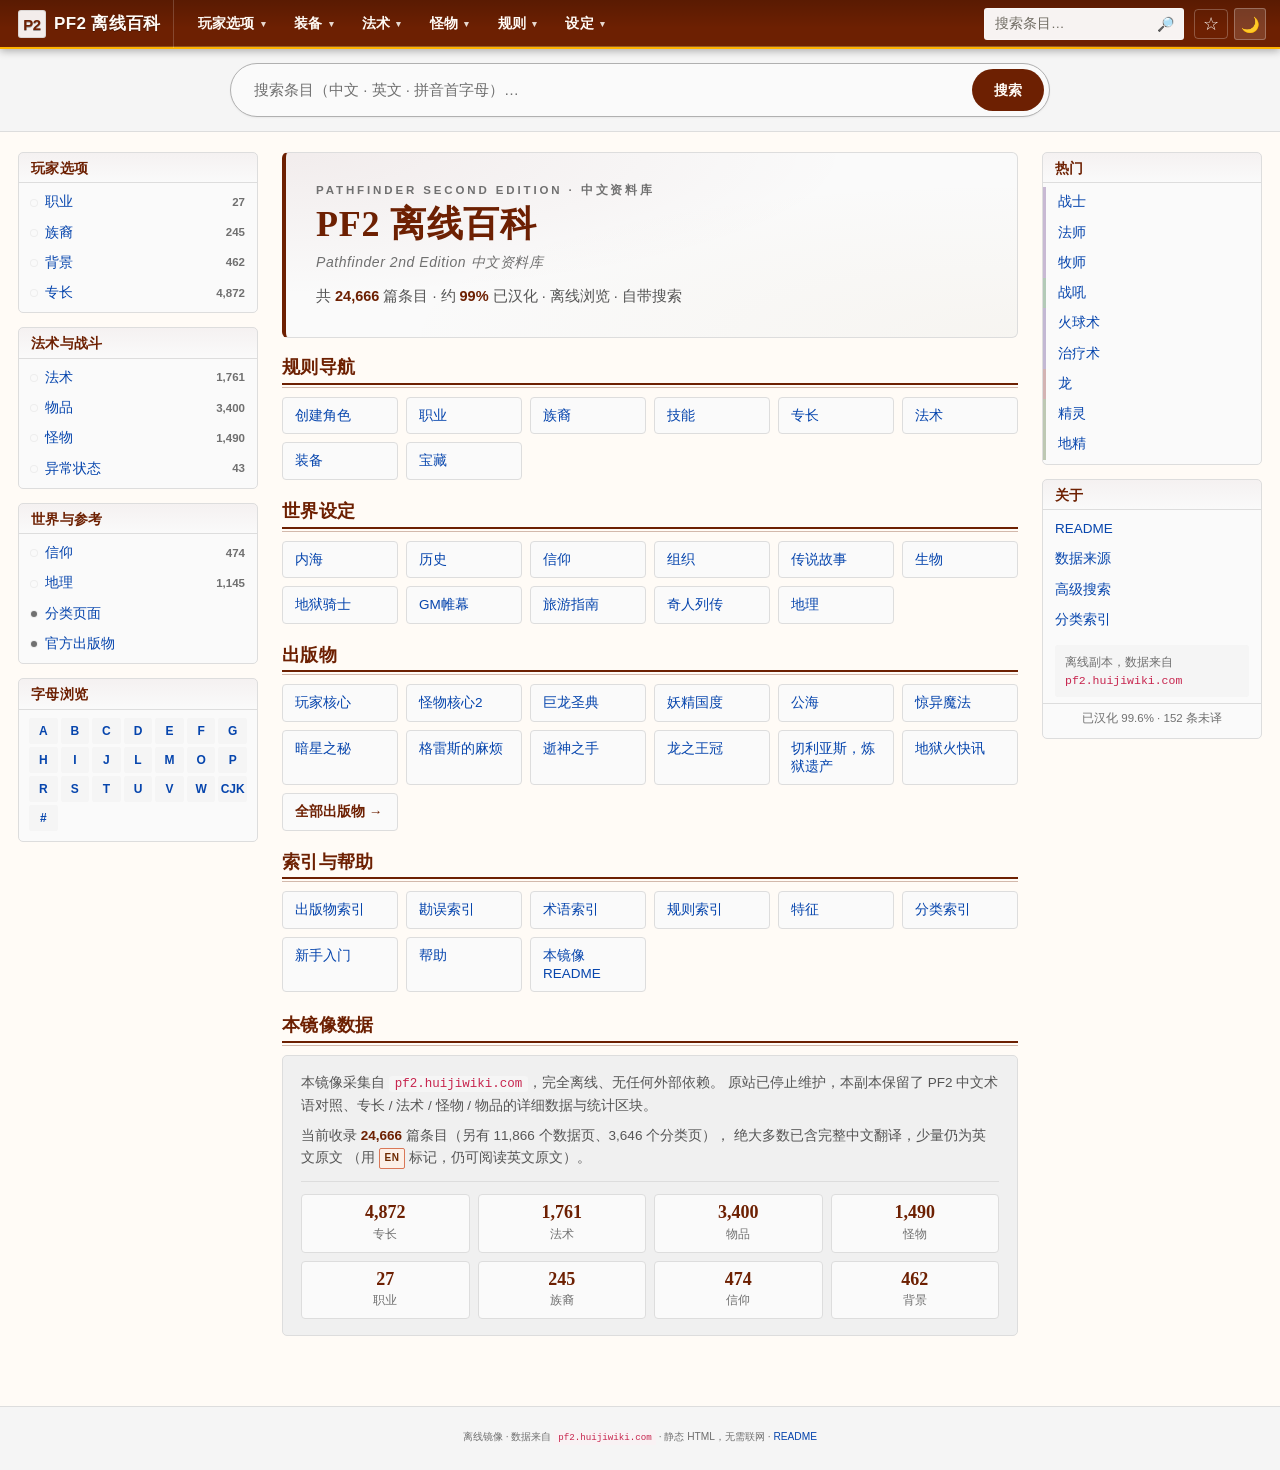
==== commit 3ab46650: "perf+fix: paginate browse pages, generate all category pages, polish home/nav v0.3.25 optimizations " ====
--- a/_wiki_full_v2/index.html
+++ b/_wiki_full_v2/index.html
@@ -624,7 +624,7 @@
           规则 <span class="topnav-caret" aria-hidden="true">&#9662;</span>
         </button>
         <ul class="topnav-panel" role="menu" aria-label="规则">
-          <li role="none"><a class="topnav-link" role="menuitem" href="browse-other.html">状态特征</a></li>
+          <li role="none"><a class="topnav-link" role="menuitem" href="browse-other.html">异常状态</a></li>
           <li role="none"><a class="topnav-link" role="menuitem" href="browse-categories.html">分类页面</a></li>
           <li role="none"><a class="topnav-link" role="menuitem" href="source/index.html">出版物</a></li>
         </ul>
@@ -635,8 +635,8 @@
           设定 <span class="topnav-caret" aria-hidden="true">&#9662;</span>
         </button>
         <ul class="topnav-panel" role="menu" aria-label="设定">
-          <li role="none"><a class="topnav-link" role="menuitem" href="browse-deities.html">神祇</a></li>
-          <li role="none"><a class="topnav-link" role="menuitem" href="browse-locations.html">地点</a></li>
+          <li role="none"><a class="topnav-link" role="menuitem" href="browse-deities.html">信仰</a></li>
+          <li role="none"><a class="topnav-link" role="menuitem" href="browse-locations.html">地理</a></li>
         </ul>
       </li>
     </ul>
@@ -700,7 +700,7 @@
         <details class="topnav-mobile-group">
           <summary>规则</summary>
           <ul>
-            <li><a href="browse-other.html">状态特征</a></li>
+            <li><a href="browse-other.html">异常状态</a></li>
             <li><a href="browse-categories.html">分类页面</a></li>
             <li><a href="source/index.html">出版物</a></li>
           </ul>
@@ -708,8 +708,8 @@
         <details class="topnav-mobile-group">
           <summary>设定</summary>
           <ul>
-            <li><a href="browse-deities.html">神祇</a></li>
-            <li><a href="browse-locations.html">地点</a></li>
+            <li><a href="browse-deities.html">信仰</a></li>
+            <li><a href="browse-locations.html">地理</a></li>
           </ul>
         </details>
         <details class="topnav-mobile-group">
@@ -728,7 +728,7 @@
 <section class="search-band" aria-label="全站搜索">
   <form class="search-band-form" action="search.html" method="get" role="search">
     <input class="search-band-input" type="search" name="q"
-           placeholder="搜索 35,469 个条目（中文 · 英文 · 拼音首字母）…"
+           placeholder="搜索条目（中文 · 英文 · 拼音首字母）…"
            autocomplete="off" autocapitalize="off" autocorrect="off" aria-label="搜索全站">
     <button class="search-band-btn" type="submit">搜索</button>
   </form>
@@ -782,10 +782,9 @@
     <h1 id="hero-title" class="hero-title">PF2 离线百科</h1>
     <p class="hero-sub-en">Pathfinder 2nd Edition 中文资料库</p>
     <p class="hero-tagline">
-      共 <strong>35,469</strong> 条目 ·
-      <strong>99.6%</strong> 已汉化 ·
+      共 <strong>24,666</strong> 篇条目 ·
+      约 <strong>99%</strong> 已汉化 ·
       离线浏览 · 自带搜索
-      <span class="pill pill-warn" title="未翻译条目">152 EN</span>
     </p>
   </section>
 
@@ -850,9 +849,8 @@
     <div class="recent-body">
       <p>本镜像采集自 <code>pf2.huijiwiki.com</code>，完全离线、无任何外部依赖。
       原站已停止维护，本副本保留了 PF2 中文术语对照、专长 / 法术 / 怪物 / 物品的详细数据与统计区块。</p>
-      <p>当前收录 <strong>35,469</strong> 个条目，其中
-      <strong>35,317</strong> 已含完整中文翻译，
-      <strong>152</strong> 条仍为英文原文
+      <p>当前收录 <strong>24,666</strong> 篇条目（另有 11,866 个数据页、3,646 个分类页），
+      绝大多数已含完整中文翻译，少量仍为英文原文
       （用 <span class="badge-en">EN</span> 标记，仍可阅读英文原文）。</p>
       <ul class="recent-stats">
         <li><span class="stat-num">4,872</span><span class="stat-lbl">专长</span></li>
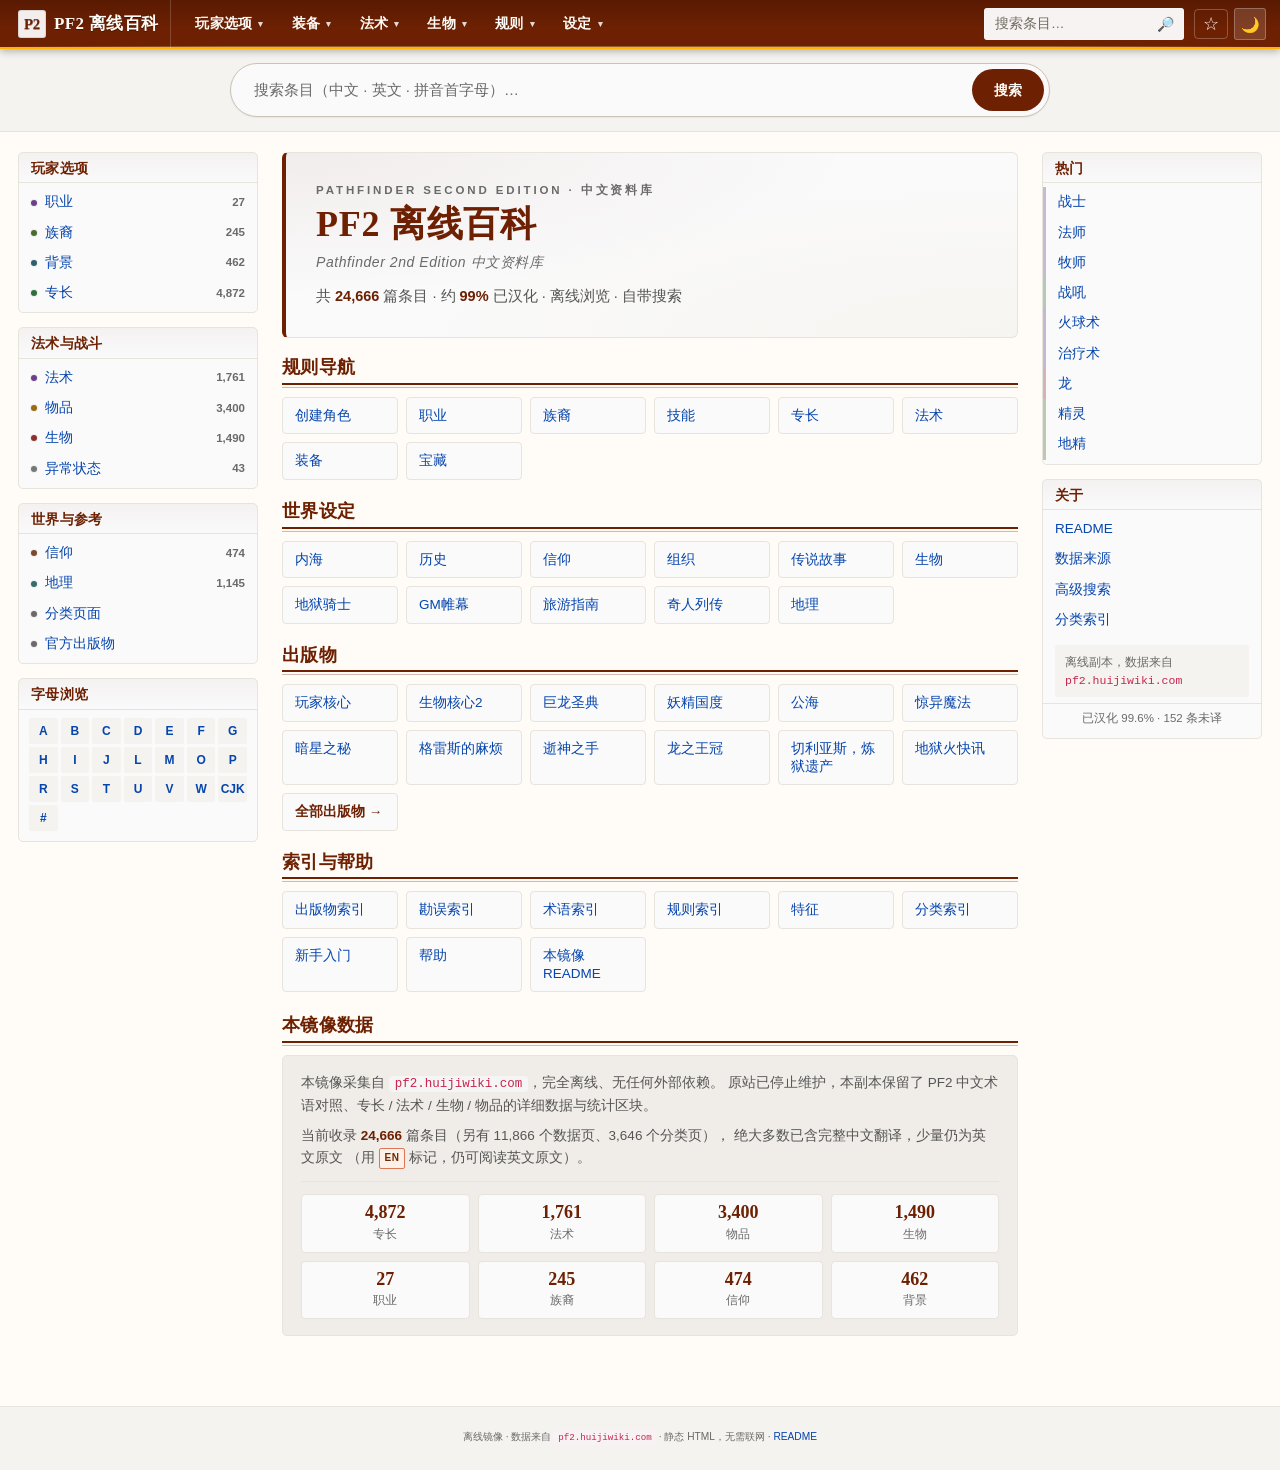
==== commit 16cd565b: "feat(ux) Phase 1: design-token system + boilerplate strip + canonical labels + a11y floor Foundation" ====
--- a/_wiki_full_v2/index.html
+++ b/_wiki_full_v2/index.html
@@ -3,8 +3,9 @@
 <head>
 <meta charset="utf-8">
 <meta name="viewport" content="width=device-width, initial-scale=1">
+<script>/* pre-paint theme to avoid FOUC */(function(){try{var t=localStorage.getItem('theme');if(t==='dark'||(t!=='light'&&window.matchMedia&&matchMedia('(prefers-color-scheme:dark)').matches))document.documentElement.classList.add('dark');}catch(e){}})();</script>
 <title>PF2 离线百科 — Pathfinder 2e 中文资料</title>
-<meta name="description" content="Pathfinder 2e 中文资料离线镜像。35,000+ 条目，含职业 / 祖先 / 专长 / 法术 / 怪物 / 物品 / 神祇 / 设定。">
+<meta name="description" content="Pathfinder 2e 中文资料离线镜像。24,000+ 条目，含职业 / 族裔 / 专长 / 法术 / 生物 / 物品 / 信仰 / 设定。">
 <link rel="stylesheet" href="assets/style.css">
 <link rel="icon" href="assets/favicon.ico">
 <style>
@@ -536,13 +537,12 @@
   }
 }
 </style>
-<link rel="stylesheet" href="assets/topnav.css?v=v2a">
+<!-- topnav.css comes via assets/style.css @import; no standalone link needed -->
 <script defer src="assets/topnav.js"></script>
 <script defer src="assets/updater_ui.js"></script>
 <script defer src="assets/external_links.js"></script>
 <script defer src="assets/mw_collapsible.js"></script>
 <script defer src="assets/image_lightbox.js"></script>
-<script defer src="assets/bookmark.js"></script>
 <script defer src="assets/bookmark.js"></script>
 </head>
 <body class="index">
@@ -564,7 +564,7 @@
         </button>
         <ul class="topnav-panel" role="menu" aria-label="玩家选项">
           <li role="none"><a class="topnav-link" role="menuitem" href="classes/index.html">职业 <span class="topnav-count">27</span></a></li>
-          <li role="none"><a class="topnav-link" role="menuitem" href="browse-ancestries.html">祖先</a></li>
+          <li role="none"><a class="topnav-link" role="menuitem" href="browse-ancestries.html">族裔</a></li>
           <li role="none"><a class="topnav-link" role="menuitem" href="browse-backgrounds.html">背景</a></li>
           <li role="none"><a class="topnav-link" role="menuitem" href="browse-feats.html">专长</a></li>
           <li role="none"><a class="topnav-link" role="menuitem" href="browse-archetypes.html">变体</a></li>
@@ -581,7 +581,7 @@
           <li role="none"><a class="topnav-link" role="menuitem" href="browse-items-weapons.html">武器</a></li>
           <li role="none"><a class="topnav-link" role="menuitem" href="browse-items-armor.html">护甲</a></li>
           <li role="none"><a class="topnav-link" role="menuitem" href="browse-items-consumables.html">消耗品</a></li>
-          <li role="none"><a class="topnav-link" role="menuitem" href="browse-items-worn.html">戴持物品</a></li>
+          <li role="none"><a class="topnav-link" role="menuitem" href="browse-items-worn.html">穿戴物品</a></li>
           <li role="none"><a class="topnav-link" role="menuitem" href="browse-items-runes.html">符文</a></li>
           <li role="none"><a class="topnav-link" role="menuitem" href="browse-items-implements.html">法器</a></li>
         </ul>
@@ -606,10 +606,10 @@
 
       <li class="topnav-item" role="none">
         <button type="button" class="topnav-trigger" role="menuitem" aria-haspopup="true" aria-expanded="false">
-          怪物 <span class="topnav-caret" aria-hidden="true">&#9662;</span>
+          生物 <span class="topnav-caret" aria-hidden="true">&#9662;</span>
         </button>
-        <ul class="topnav-panel" role="menu" aria-label="怪物">
-          <li role="none"><a class="topnav-link" role="menuitem" href="browse-creatures.html">全部怪物</a></li>
+        <ul class="topnav-panel" role="menu" aria-label="生物">
+          <li role="none"><a class="topnav-link" role="menuitem" href="browse-creatures.html">全部生物</a></li>
           <li role="none"><hr class="topnav-sep"></li>
           <li role="none"><a class="topnav-link" role="menuitem" href="browse-creatures-level-0-3.html">低级 <span class="topnav-count">0–3</span></a></li>
           <li role="none"><a class="topnav-link" role="menuitem" href="browse-creatures-level-4-7.html">中级 <span class="topnav-count">4–7</span></a></li>
@@ -656,7 +656,7 @@
           <summary>玩家选项</summary>
           <ul>
             <li><a href="classes/index.html">职业 <span class="topnav-count">27</span></a></li>
-            <li><a href="browse-ancestries.html">祖先</a></li>
+            <li><a href="browse-ancestries.html">族裔</a></li>
             <li><a href="browse-backgrounds.html">背景</a></li>
             <li><a href="browse-feats.html">专长</a></li>
             <li><a href="browse-archetypes.html">变体</a></li>
@@ -669,7 +669,7 @@
             <li><a href="browse-items-weapons.html">武器</a></li>
             <li><a href="browse-items-armor.html">护甲</a></li>
             <li><a href="browse-items-consumables.html">消耗品</a></li>
-            <li><a href="browse-items-worn.html">戴持物品</a></li>
+            <li><a href="browse-items-worn.html">穿戴物品</a></li>
             <li><a href="browse-items-runes.html">符文</a></li>
             <li><a href="browse-items-implements.html">法器</a></li>
           </ul>
@@ -687,9 +687,9 @@
           </ul>
         </details>
         <details class="topnav-mobile-group">
-          <summary>怪物</summary>
+          <summary>生物</summary>
           <ul>
-            <li><a href="browse-creatures.html">全部怪物</a></li>
+            <li><a href="browse-creatures.html">全部生物</a></li>
             <li><a href="browse-creatures-level-0-3.html">低级 (0–3)</a></li>
             <li><a href="browse-creatures-level-4-7.html">中级 (4–7)</a></li>
             <li><a href="browse-creatures-level-8-12.html">高级 (8–12)</a></li>
@@ -756,7 +756,7 @@
     <ul class="rail-list">
       <li class="rail-li rail-li-spell"><a class="rail-link" href="browse-spells.html"><span class="rail-dot" aria-hidden="true"></span><span class="rail-label">法术</span><span class="rail-count">1,761</span></a></li>
       <li class="rail-li rail-li-item"><a class="rail-link" href="browse-items.html"><span class="rail-dot" aria-hidden="true"></span><span class="rail-label">物品</span><span class="rail-count">3,400</span></a></li>
-      <li class="rail-li rail-li-creature"><a class="rail-link" href="browse-creatures.html"><span class="rail-dot" aria-hidden="true"></span><span class="rail-label">怪物</span><span class="rail-count">1,490</span></a></li>
+      <li class="rail-li rail-li-creature"><a class="rail-link" href="browse-creatures.html"><span class="rail-dot" aria-hidden="true"></span><span class="rail-label">生物</span><span class="rail-count">1,490</span></a></li>
       <li class="rail-li rail-li-other"><a class="rail-link" href="browse-other.html"><span class="rail-dot" aria-hidden="true"></span><span class="rail-label">异常状态</span><span class="rail-count">43</span></a></li>
     </ul>
   </div>
@@ -817,7 +817,7 @@
     <h2 class="section-h">出版物</h2>
     <div class="nav-grid">
       <a href="pages/《玩家核心》.html">玩家核心</a>
-      <a href="pages/《怪物核心2》.html">怪物核心2</a>
+      <a href="pages/《怪物核心2》.html">生物核心2</a>
       <a href="pages/《巨龙圣典》.html">巨龙圣典</a>
       <a href="pages/《妖精国度》.html">妖精国度</a>
       <a href="pages/《公海》.html">公海</a>
@@ -848,7 +848,7 @@
     <h2 class="section-h">本镜像数据</h2>
     <div class="recent-body">
       <p>本镜像采集自 <code>pf2.huijiwiki.com</code>，完全离线、无任何外部依赖。
-      原站已停止维护，本副本保留了 PF2 中文术语对照、专长 / 法术 / 怪物 / 物品的详细数据与统计区块。</p>
+      原站已停止维护，本副本保留了 PF2 中文术语对照、专长 / 法术 / 生物 / 物品的详细数据与统计区块。</p>
       <p>当前收录 <strong>24,666</strong> 篇条目（另有 11,866 个数据页、3,646 个分类页），
       绝大多数已含完整中文翻译，少量仍为英文原文
       （用 <span class="badge-en">EN</span> 标记，仍可阅读英文原文）。</p>
@@ -856,7 +856,7 @@
         <li><span class="stat-num">4,872</span><span class="stat-lbl">专长</span></li>
         <li><span class="stat-num">1,761</span><span class="stat-lbl">法术</span></li>
         <li><span class="stat-num">3,400</span><span class="stat-lbl">物品</span></li>
-        <li><span class="stat-num">1,490</span><span class="stat-lbl">怪物</span></li>
+        <li><span class="stat-num">1,490</span><span class="stat-lbl">生物</span></li>
         <li><span class="stat-num">27</span><span class="stat-lbl">职业</span></li>
         <li><span class="stat-num">245</span><span class="stat-lbl">族裔</span></li>
         <li><span class="stat-num">474</span><span class="stat-lbl">信仰</span></li>
--- a/_wiki_full_v2/assets/style.css
+++ b/_wiki_full_v2/assets/style.css
@@ -44,3 +44,4 @@
 @import url(_fmt_navbox.css?v=v2e-navbox);
 @import url(_fmt_tables.css?v=v2e-tables);
 @import url(_fmt_mobile.css?v=v2e-mobile);
+@import url(_components.css?v=v2j-uxui);
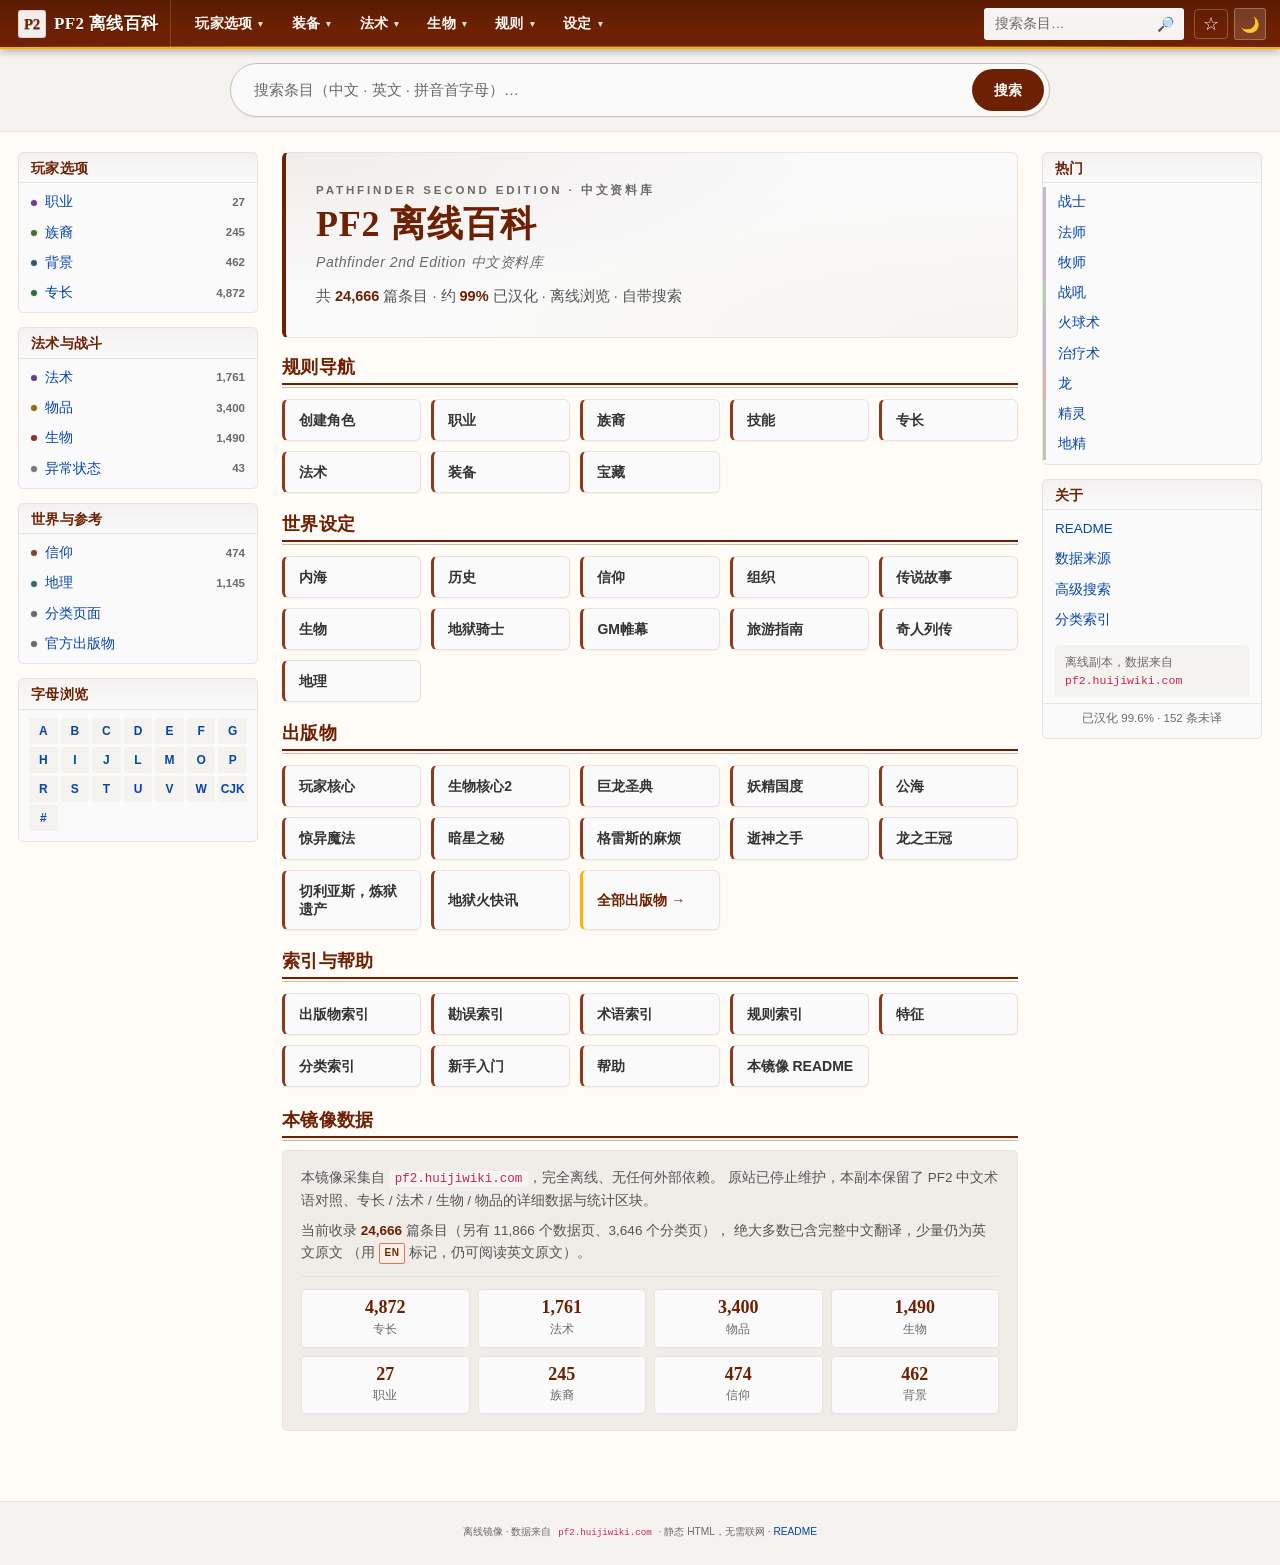
==== commit 3963c205: "feat(ux) Phase 2c: home — nav cards + live recent/bookmark rail widget - nav-grid tiles upgraded to " ====
--- a/_wiki_full_v2/index.html
+++ b/_wiki_full_v2/index.html
@@ -360,21 +360,35 @@
 .homenav .section-h { margin-top: 22px; }
 .homenav > .section-h:first-child { margin-top: 0; }
 .nav-grid {
-  display: grid; gap: 8px; margin: 12px 0 4px;
-  grid-template-columns: repeat(auto-fill, minmax(116px, 1fr));
+  display: grid; gap: 10px; margin: 14px 0 6px;
+  grid-template-columns: repeat(auto-fill, minmax(134px, 1fr));
 }
 .nav-grid a {
-  display: block; padding: 9px 12px;
+  display: flex; align-items: center; min-height: 40px;
+  padding: 11px 14px;
   background: var(--card); border: 1px solid var(--border);
-  border-radius: 4px; color: var(--link); text-decoration: none;
-  font-size: 13.5px; line-height: 1.3;
-  transition: background .1s, border-color .1s, color .1s;
+  border-left: 3px solid var(--accent-500);
+  border-radius: var(--r-md); color: var(--fg); text-decoration: none;
+  font-size: var(--fs-md); font-weight: var(--fw-medium); line-height: 1.3;
+  box-shadow: var(--e-1);
+  transition: transform .12s, box-shadow .15s, border-color .12s, background .12s, color .12s;
 }
 .nav-grid a:hover {
-  background: var(--bg-alt); border-color: var(--accent);
-  color: var(--link-hover); text-decoration: none;
-}
-.nav-grid a.nav-more { color: var(--accent); font-weight: 600; }
+  transform: translateY(-2px); box-shadow: var(--e-2);
+  border-left-color: var(--accent); background: var(--surface-accent);
+  color: var(--accent); text-decoration: none;
+}
+.nav-grid a.nav-more { color: var(--accent); font-weight: var(--fw-bold); border-left-color: var(--gold); }
+/* live recent / bookmark rail widget (populated by JS from localStorage) */
+.rail-dyn-list { list-style: none; margin: 0; padding: 4px 0; }
+.rail-dyn-list li a {
+  display: block; padding: 5px 12px; color: var(--link);
+  text-decoration: none; font-size: 13px;
+  overflow: hidden; text-overflow: ellipsis; white-space: nowrap;
+  border-left: 3px solid transparent;
+}
+.rail-dyn-list li a:hover { background: var(--bg-alt); border-left-color: var(--accent); }
+.rail-dyn-empty { padding: 6px 12px; font-size: 12px; color: var(--fg-mute); }
 
 /* Recent / stats panel */
 .recent { margin: 0 0 20px; }
@@ -866,6 +880,34 @@
   </section>
 </main>
 <aside class="rail rail-right" aria-label="热门与关于">
+  <div class="rail-group" id="rail-recent" hidden>
+    <h3 class="rail-head">⌚ 最近浏览</h3>
+    <ul class="rail-dyn-list" id="rail-recent-list"></ul>
+  </div>
+  <div class="rail-group" id="rail-bookmarks" hidden>
+    <h3 class="rail-head">★ 我的收藏</h3>
+    <ul class="rail-dyn-list" id="rail-bookmarks-list"></ul>
+  </div>
+  <script>
+  (function () {
+    function read(k){ try { return JSON.parse(localStorage.getItem(k) || "[]"); } catch(e){ return []; } }
+    function fill(groupId, listId, key) {
+      var items = read(key); if (!items.length) return;
+      var ul = document.getElementById(listId); if (!ul) return;
+      items.slice(0, 8).forEach(function (it) {
+        if (!it || !it.path) return;
+        var li = document.createElement("li");
+        var a = document.createElement("a");
+        a.href = it.path; a.textContent = it.title || it.path;
+        a.title = it.title || it.path;
+        li.appendChild(a); ul.appendChild(li);
+      });
+      if (ul.children.length) document.getElementById(groupId).hidden = false;
+    }
+    function go(){ fill("rail-recent","rail-recent-list","pf2_recent"); fill("rail-bookmarks","rail-bookmarks-list","pf2_bookmarks"); }
+    if (document.readyState === "loading") document.addEventListener("DOMContentLoaded", go); else go();
+  })();
+  </script>
   <div class="rail-group">
     <h3 class="rail-head">热门</h3>
     <ul class="rail-list rail-list-hot">
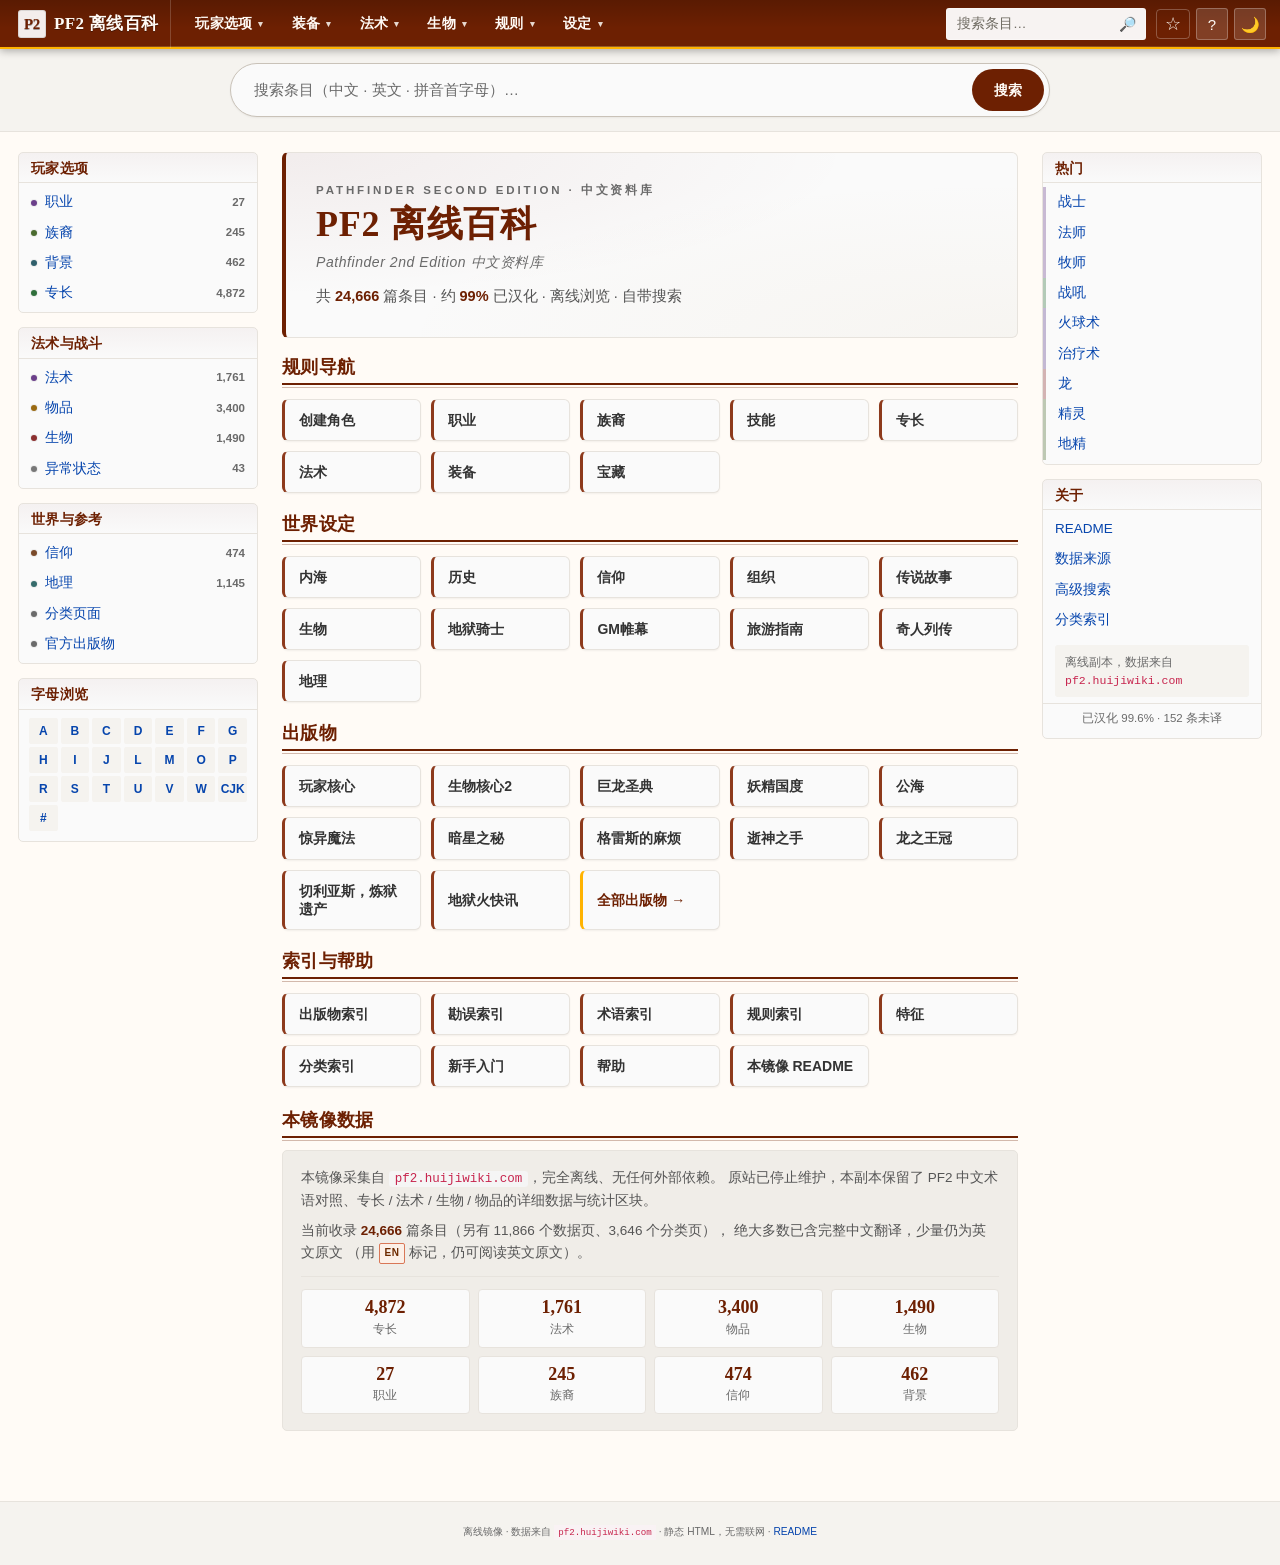
==== commit f2e1f196: "feat(ux) deferred polish: search kbd-nav, lightbox caption, ? help, drawer Esc, scraper backoff - se" ====
--- a/_wiki_full_v2/index.html
+++ b/_wiki_full_v2/index.html
@@ -558,6 +558,7 @@
 <script defer src="assets/mw_collapsible.js"></script>
 <script defer src="assets/image_lightbox.js"></script>
 <script defer src="assets/bookmark.js"></script>
+<script defer src="assets/keybindings.js"></script>
 </head>
 <body class="index">
 
@@ -640,7 +641,7 @@
         <ul class="topnav-panel" role="menu" aria-label="规则">
           <li role="none"><a class="topnav-link" role="menuitem" href="browse-other.html">异常状态</a></li>
           <li role="none"><a class="topnav-link" role="menuitem" href="browse-categories.html">分类页面</a></li>
-          <li role="none"><a class="topnav-link" role="menuitem" href="source/index.html">出版物</a></li>
+          <li role="none"><a class="topnav-link" role="menuitem" href="pages/出版物索引.html">出版物</a></li>
         </ul>
       </li>
 
@@ -660,6 +661,7 @@
         <input type="search" name="q" class="topnav-search-input" placeholder="搜索条目…" aria-label="搜索条目">
         <button type="submit" class="topnav-search-go" aria-label="搜索">&#128270;</button>
       </form>
+      <button type="button" class="topnav-theme topnav-help" onclick="window.pf2Keybindings&&window.pf2Keybindings.openCheatSheet()" aria-label="键盘快捷键" title="键盘快捷键 (?)">?</button>
       <button type="button" class="topnav-theme" onclick="toggleTheme()" aria-label="切换深色/浅色">&#127769;</button>
     </div>
 
@@ -716,7 +718,7 @@
           <ul>
             <li><a href="browse-other.html">异常状态</a></li>
             <li><a href="browse-categories.html">分类页面</a></li>
-            <li><a href="source/index.html">出版物</a></li>
+            <li><a href="pages/出版物索引.html">出版物</a></li>
           </ul>
         </details>
         <details class="topnav-mobile-group">
@@ -780,7 +782,7 @@
       <li class="rail-li rail-li-deity"><a class="rail-link" href="browse-deities.html"><span class="rail-dot" aria-hidden="true"></span><span class="rail-label">信仰</span><span class="rail-count">474</span></a></li>
       <li class="rail-li rail-li-location"><a class="rail-link" href="browse-locations.html"><span class="rail-dot" aria-hidden="true"></span><span class="rail-label">地理</span><span class="rail-count">1,145</span></a></li>
       <li class="rail-li rail-li-categories"><a class="rail-link" href="browse-categories.html"><span class="rail-dot" aria-hidden="true"></span><span class="rail-label">分类页面</span></a></li>
-      <li class="rail-li rail-li-sources"><a class="rail-link" href="source/index.html"><span class="rail-dot" aria-hidden="true"></span><span class="rail-label">官方出版物</span></a></li>
+      <li class="rail-li rail-li-sources"><a class="rail-link" href="pages/出版物索引.html"><span class="rail-dot" aria-hidden="true"></span><span class="rail-label">官方出版物</span></a></li>
     </ul>
   </div>
 
@@ -842,7 +844,7 @@
       <a href="pages/《龙之王冠》.html">龙之王冠</a>
       <a href="pages/《切利亚斯，炼狱遗产》.html">切利亚斯，炼狱遗产</a>
       <a href="pages/《地狱火快讯》.html">地狱火快讯</a>
-      <a href="source/index.html" class="nav-more">全部出版物 →</a>
+      <a href="pages/出版物索引.html" class="nav-more">全部出版物 →</a>
     </div>
     <h2 class="section-h">索引与帮助</h2>
     <div class="nav-grid">
@@ -927,7 +929,7 @@
     <h3 class="rail-head">关于</h3>
     <ul class="rail-list rail-list-about">
       <li><a class="rail-link" href="README.html"><span class="rail-label">README</span></a></li>
-      <li><a class="rail-link" href="source/index.html"><span class="rail-label">数据来源</span></a></li>
+      <li><a class="rail-link" href="pages/出版物索引.html"><span class="rail-label">数据来源</span></a></li>
       <li><a class="rail-link" href="search.html"><span class="rail-label">高级搜索</span></a></li>
       <li><a class="rail-link" href="browse-categories.html"><span class="rail-label">分类索引</span></a></li>
     </ul>
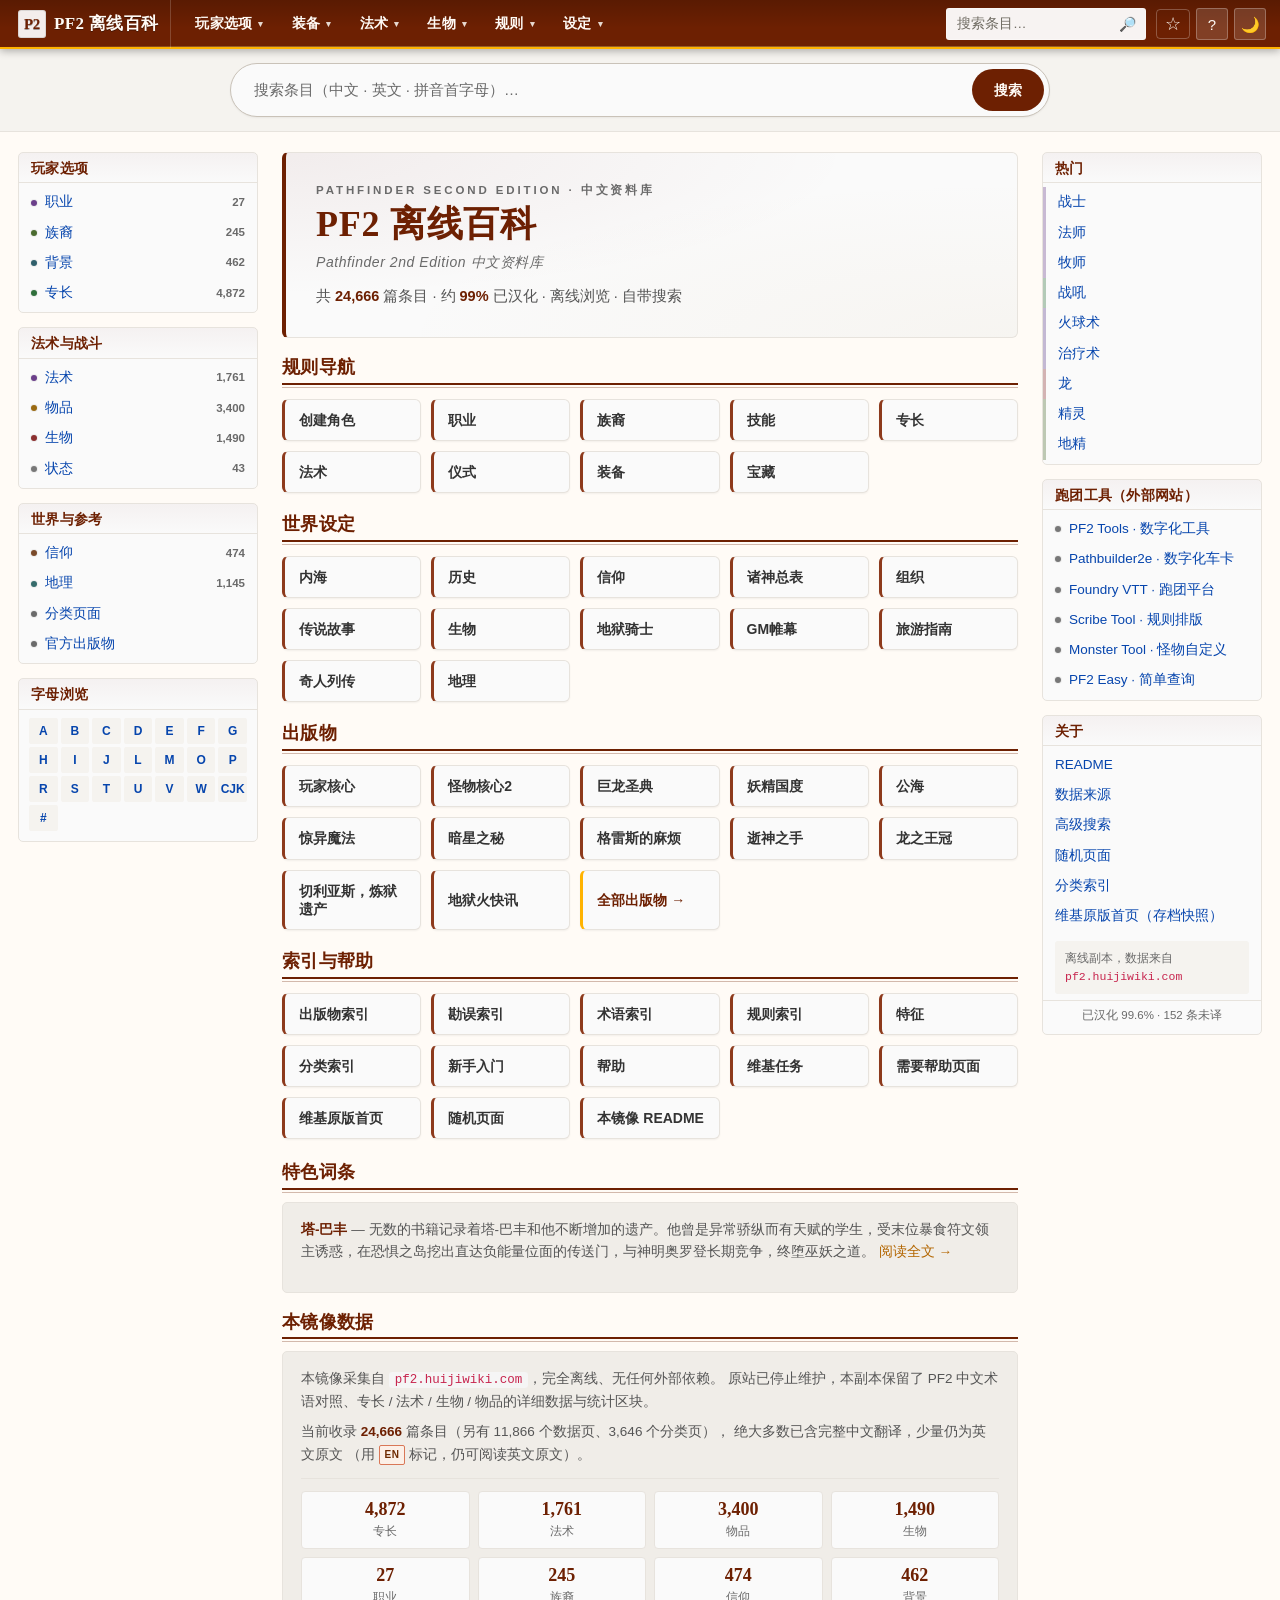
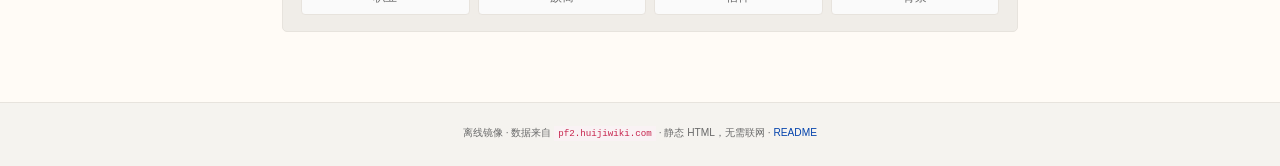
==== commit 4ee5a680: "fix: v0.3.30 fidelity batch — RC1-RC7 + 27 audited findings (image-anchor nuke, collapsible tables, " ====
--- a/_wiki_full_v2/index.html
+++ b/_wiki_full_v2/index.html
@@ -578,11 +578,12 @@
           玩家选项 <span class="topnav-caret" aria-hidden="true">&#9662;</span>
         </button>
         <ul class="topnav-panel" role="menu" aria-label="玩家选项">
-          <li role="none"><a class="topnav-link" role="menuitem" href="classes/index.html">职业 <span class="topnav-count">27</span></a></li>
+          <li role="none"><a class="topnav-link" role="menuitem" href="classes/index.html">职业</a></li>
           <li role="none"><a class="topnav-link" role="menuitem" href="browse-ancestries.html">族裔</a></li>
           <li role="none"><a class="topnav-link" role="menuitem" href="browse-backgrounds.html">背景</a></li>
           <li role="none"><a class="topnav-link" role="menuitem" href="browse-feats.html">专长</a></li>
           <li role="none"><a class="topnav-link" role="menuitem" href="browse-archetypes.html">变体</a></li>
+          <li role="none"><a class="topnav-link" role="menuitem" href="pages/动物伙伴列表.html">动物伙伴</a></li>
         </ul>
       </li>
 
@@ -593,12 +594,22 @@
         <ul class="topnav-panel" role="menu" aria-label="装备">
           <li role="none"><a class="topnav-link" role="menuitem" href="browse-items.html">全部物品</a></li>
           <li role="none"><hr class="topnav-sep"></li>
-          <li role="none"><a class="topnav-link" role="menuitem" href="browse-items-weapons.html">武器</a></li>
-          <li role="none"><a class="topnav-link" role="menuitem" href="browse-items-armor.html">护甲</a></li>
+          <li role="none"><a class="topnav-link" role="menuitem" href="pages/近战武器列表.html">近战武器</a></li>
+          <li role="none"><a class="topnav-link" role="menuitem" href="pages/远程武器列表.html">远程武器</a></li>
+          <li role="none"><a class="topnav-link" role="menuitem" href="pages/基础护甲列表.html">护甲</a></li>
+          <li role="none"><a class="topnav-link" role="menuitem" href="pages/基础盾牌列表.html">盾牌</a></li>
           <li role="none"><a class="topnav-link" role="menuitem" href="browse-items-consumables.html">消耗品</a></li>
           <li role="none"><a class="topnav-link" role="menuitem" href="browse-items-worn.html">穿戴物品</a></li>
           <li role="none"><a class="topnav-link" role="menuitem" href="browse-items-runes.html">符文</a></li>
           <li role="none"><a class="topnav-link" role="menuitem" href="browse-items-implements.html">法器</a></li>
+          <li role="none"><hr class="topnav-sep"></li>
+          <li role="none"><a class="topnav-link" role="menuitem" href="pages/攻城武器列表.html">攻城武器</a></li>
+          <li role="none"><a class="topnav-link" role="menuitem" href="pages/载具列表.html">载具</a></li>
+          <li role="none"><a class="topnav-link" role="menuitem" href="pages/魔法刺青列表.html">魔法刺青</a></li>
+          <li role="none"><a class="topnav-link" role="menuitem" href="pages/符箓列表.html">符箓</a></li>
+          <li role="none"><a class="topnav-link" role="menuitem" href="pages/圈套列表.html">圈套</a></li>
+          <li role="none"><a class="topnav-link" role="menuitem" href="browse-items-weapons.html">浏览:武器(表格)</a></li>
+          <li role="none"><a class="topnav-link" role="menuitem" href="browse-items-armor.html">浏览:护甲(表格)</a></li>
         </ul>
       </li>
 
@@ -607,15 +618,18 @@
           法术 <span class="topnav-caret" aria-hidden="true">&#9662;</span>
         </button>
         <ul class="topnav-panel" role="menu" aria-label="法术">
-          <li role="none"><a class="topnav-link" role="menuitem" href="browse-spells.html">全部法术</a></li>
+          <li role="none"><a class="topnav-link" role="menuitem" href="pages/法术列表.html">法术列表</a></li>
           <li role="none"><hr class="topnav-sep"></li>
+          <li role="none"><a class="topnav-link" role="menuitem" href="browse-spells.html">浏览:法术(可排序表格)</a></li>
           <li role="none"><a class="topnav-link" role="menuitem" href="browse-spells-arcane.html">奥术</a></li>
           <li role="none"><a class="topnav-link" role="menuitem" href="browse-spells-divine.html">神术</a></li>
           <li role="none"><a class="topnav-link" role="menuitem" href="browse-spells-occult.html">异能</a></li>
           <li role="none"><a class="topnav-link" role="menuitem" href="browse-spells-primal.html">原能</a></li>
           <li role="none"><hr class="topnav-sep"></li>
-          <li role="none"><a class="topnav-link" role="menuitem" href="browse-spells-cantrips.html">戏法</a></li>
+          <li role="none"><a class="topnav-link" role="menuitem" href="pages/戏法列表.html">戏法</a></li>
           <li role="none"><a class="topnav-link" role="menuitem" href="browse-spells-focus.html">聚能</a></li>
+          <li role="none"><a class="topnav-link" role="menuitem" href="pages/仪式列表.html">仪式</a></li>
+          <li role="none"><a class="topnav-link" role="menuitem" href="pages/主题法术列表.html">主题法术</a></li>
         </ul>
       </li>
 
@@ -624,13 +638,16 @@
           生物 <span class="topnav-caret" aria-hidden="true">&#9662;</span>
         </button>
         <ul class="topnav-panel" role="menu" aria-label="生物">
-          <li role="none"><a class="topnav-link" role="menuitem" href="browse-creatures.html">全部生物</a></li>
+          <li role="none"><a class="topnav-link" role="menuitem" href="pages/生物总表.html">生物总表</a></li>
           <li role="none"><hr class="topnav-sep"></li>
+          <li role="none"><a class="topnav-link" role="menuitem" href="browse-creatures.html">浏览:生物(可排序表格)</a></li>
           <li role="none"><a class="topnav-link" role="menuitem" href="browse-creatures-level-0-3.html">低级 <span class="topnav-count">0–3</span></a></li>
           <li role="none"><a class="topnav-link" role="menuitem" href="browse-creatures-level-4-7.html">中级 <span class="topnav-count">4–7</span></a></li>
           <li role="none"><a class="topnav-link" role="menuitem" href="browse-creatures-level-8-12.html">高级 <span class="topnav-count">8–12</span></a></li>
           <li role="none"><a class="topnav-link" role="menuitem" href="browse-creatures-level-13-17.html">顶级 <span class="topnav-count">13–17</span></a></li>
           <li role="none"><a class="topnav-link" role="menuitem" href="browse-creatures-level-18-25.html">史诗 <span class="topnav-count">18+</span></a></li>
+          <li role="none"><hr class="topnav-sep"></li>
+          <li role="none"><a class="topnav-link" role="menuitem" href="pages/危害列表.html">危害</a></li>
         </ul>
       </li>
 
@@ -639,9 +656,15 @@
           规则 <span class="topnav-caret" aria-hidden="true">&#9662;</span>
         </button>
         <ul class="topnav-panel" role="menu" aria-label="规则">
-          <li role="none"><a class="topnav-link" role="menuitem" href="browse-other.html">异常状态</a></li>
+          <li role="none"><a class="topnav-link" role="menuitem" href="pages/创建角色.html">创建角色</a></li>
+          <li role="none"><a class="topnav-link" role="menuitem" href="pages/规则索引.html">规则索引</a></li>
+          <li role="none"><a class="topnav-link" role="menuitem" href="browse-other.html">状态</a></li>
+          <li role="none"><a class="topnav-link" role="menuitem" href="pages/特征.html">特征</a></li>
+          <li role="none"><hr class="topnav-sep"></li>
+          <li role="none"><a class="topnav-link" role="menuitem" href="pages/术语索引.html">术语索引</a></li>
+          <li role="none"><a class="topnav-link" role="menuitem" href="pages/勘误索引.html">勘误索引</a></li>
+          <li role="none"><a class="topnav-link" role="menuitem" href="pages/出版物索引.html">出版物</a></li>
           <li role="none"><a class="topnav-link" role="menuitem" href="browse-categories.html">分类页面</a></li>
-          <li role="none"><a class="topnav-link" role="menuitem" href="pages/出版物索引.html">出版物</a></li>
         </ul>
       </li>
 
@@ -650,7 +673,9 @@
           设定 <span class="topnav-caret" aria-hidden="true">&#9662;</span>
         </button>
         <ul class="topnav-panel" role="menu" aria-label="设定">
-          <li role="none"><a class="topnav-link" role="menuitem" href="browse-deities.html">信仰</a></li>
+          <li role="none"><a class="topnav-link" role="menuitem" href="pages/信仰综述.html">信仰综述</a></li>
+          <li role="none"><a class="topnav-link" role="menuitem" href="pages/诸神总表.html">诸神总表</a></li>
+          <li role="none"><a class="topnav-link" role="menuitem" href="browse-deities.html">浏览:信仰(表格)</a></li>
           <li role="none"><a class="topnav-link" role="menuitem" href="browse-locations.html">地理</a></li>
         </ul>
       </li>
@@ -671,60 +696,82 @@
         <details class="topnav-mobile-group" open>
           <summary>玩家选项</summary>
           <ul>
-            <li><a href="classes/index.html">职业 <span class="topnav-count">27</span></a></li>
+            <li><a href="classes/index.html">职业</a></li>
             <li><a href="browse-ancestries.html">族裔</a></li>
             <li><a href="browse-backgrounds.html">背景</a></li>
             <li><a href="browse-feats.html">专长</a></li>
             <li><a href="browse-archetypes.html">变体</a></li>
+            <li><a href="pages/动物伙伴列表.html">动物伙伴</a></li>
           </ul>
         </details>
         <details class="topnav-mobile-group">
           <summary>装备</summary>
           <ul>
             <li><a href="browse-items.html">全部物品</a></li>
-            <li><a href="browse-items-weapons.html">武器</a></li>
-            <li><a href="browse-items-armor.html">护甲</a></li>
+            <li><a href="pages/近战武器列表.html">近战武器</a></li>
+            <li><a href="pages/远程武器列表.html">远程武器</a></li>
+            <li><a href="pages/基础护甲列表.html">护甲</a></li>
+            <li><a href="pages/基础盾牌列表.html">盾牌</a></li>
             <li><a href="browse-items-consumables.html">消耗品</a></li>
             <li><a href="browse-items-worn.html">穿戴物品</a></li>
             <li><a href="browse-items-runes.html">符文</a></li>
             <li><a href="browse-items-implements.html">法器</a></li>
+            <li><a href="pages/攻城武器列表.html">攻城武器</a></li>
+            <li><a href="pages/载具列表.html">载具</a></li>
+            <li><a href="pages/魔法刺青列表.html">魔法刺青</a></li>
+            <li><a href="pages/符箓列表.html">符箓</a></li>
+            <li><a href="pages/圈套列表.html">圈套</a></li>
+            <li><a href="browse-items-weapons.html">浏览:武器(表格)</a></li>
+            <li><a href="browse-items-armor.html">浏览:护甲(表格)</a></li>
           </ul>
         </details>
         <details class="topnav-mobile-group">
           <summary>法术</summary>
           <ul>
-            <li><a href="browse-spells.html">全部法术</a></li>
+            <li><a href="pages/法术列表.html">法术列表</a></li>
+            <li><a href="browse-spells.html">浏览:法术(可排序表格)</a></li>
             <li><a href="browse-spells-arcane.html">奥术</a></li>
             <li><a href="browse-spells-divine.html">神术</a></li>
             <li><a href="browse-spells-occult.html">异能</a></li>
             <li><a href="browse-spells-primal.html">原能</a></li>
-            <li><a href="browse-spells-cantrips.html">戏法</a></li>
+            <li><a href="pages/戏法列表.html">戏法</a></li>
             <li><a href="browse-spells-focus.html">聚能</a></li>
+            <li><a href="pages/仪式列表.html">仪式</a></li>
+            <li><a href="pages/主题法术列表.html">主题法术</a></li>
           </ul>
         </details>
         <details class="topnav-mobile-group">
           <summary>生物</summary>
           <ul>
-            <li><a href="browse-creatures.html">全部生物</a></li>
+            <li><a href="pages/生物总表.html">生物总表</a></li>
+            <li><a href="browse-creatures.html">浏览:生物(可排序表格)</a></li>
             <li><a href="browse-creatures-level-0-3.html">低级 (0–3)</a></li>
             <li><a href="browse-creatures-level-4-7.html">中级 (4–7)</a></li>
             <li><a href="browse-creatures-level-8-12.html">高级 (8–12)</a></li>
             <li><a href="browse-creatures-level-13-17.html">顶级 (13–17)</a></li>
             <li><a href="browse-creatures-level-18-25.html">史诗 (18+)</a></li>
+            <li><a href="pages/危害列表.html">危害</a></li>
           </ul>
         </details>
         <details class="topnav-mobile-group">
           <summary>规则</summary>
           <ul>
-            <li><a href="browse-other.html">异常状态</a></li>
+            <li><a href="pages/创建角色.html">创建角色</a></li>
+            <li><a href="pages/规则索引.html">规则索引</a></li>
+            <li><a href="browse-other.html">状态</a></li>
+            <li><a href="pages/特征.html">特征</a></li>
+            <li><a href="pages/术语索引.html">术语索引</a></li>
+            <li><a href="pages/勘误索引.html">勘误索引</a></li>
+            <li><a href="pages/出版物索引.html">出版物</a></li>
             <li><a href="browse-categories.html">分类页面</a></li>
-            <li><a href="pages/出版物索引.html">出版物</a></li>
           </ul>
         </details>
         <details class="topnav-mobile-group">
           <summary>设定</summary>
           <ul>
-            <li><a href="browse-deities.html">信仰</a></li>
+            <li><a href="pages/信仰综述.html">信仰综述</a></li>
+            <li><a href="pages/诸神总表.html">诸神总表</a></li>
+            <li><a href="browse-deities.html">浏览:信仰(表格)</a></li>
             <li><a href="browse-locations.html">地理</a></li>
           </ul>
         </details>
@@ -773,7 +820,7 @@
       <li class="rail-li rail-li-spell"><a class="rail-link" href="browse-spells.html"><span class="rail-dot" aria-hidden="true"></span><span class="rail-label">法术</span><span class="rail-count">1,761</span></a></li>
       <li class="rail-li rail-li-item"><a class="rail-link" href="browse-items.html"><span class="rail-dot" aria-hidden="true"></span><span class="rail-label">物品</span><span class="rail-count">3,400</span></a></li>
       <li class="rail-li rail-li-creature"><a class="rail-link" href="browse-creatures.html"><span class="rail-dot" aria-hidden="true"></span><span class="rail-label">生物</span><span class="rail-count">1,490</span></a></li>
-      <li class="rail-li rail-li-other"><a class="rail-link" href="browse-other.html"><span class="rail-dot" aria-hidden="true"></span><span class="rail-label">异常状态</span><span class="rail-count">43</span></a></li>
+      <li class="rail-li rail-li-other"><a class="rail-link" href="browse-other.html"><span class="rail-dot" aria-hidden="true"></span><span class="rail-label">状态</span><span class="rail-count">43</span></a></li>
     </ul>
   </div>
   <div class="rail-group">
@@ -812,7 +859,8 @@
       <a href="browse-ancestries.html">族裔</a>
       <a href="pages/技能.html">技能</a>
       <a href="browse-feats.html">专长</a>
-      <a href="browse-spells.html">法术</a>
+      <a href="pages/法术列表.html">法术</a>
+      <a href="pages/仪式列表.html">仪式</a>
       <a href="browse-items.html">装备</a>
       <a href="pages/宝藏.html">宝藏</a>
     </div>
@@ -820,10 +868,11 @@
     <div class="nav-grid">
       <a href="pages/内海.html">内海</a>
       <a href="pages/历史.html">历史</a>
-      <a href="browse-deities.html">信仰</a>
+      <a href="pages/信仰综述.html">信仰</a>
+      <a href="pages/诸神总表.html">诸神总表</a>
       <a href="pages/组织.html">组织</a>
       <a href="pages/传说故事.html">传说故事</a>
-      <a href="browse-creatures.html">生物</a>
+      <a href="pages/生物总表.html">生物</a>
       <a href="pages/地狱骑士.html">地狱骑士</a>
       <a href="pages/GM帷幕.html">GM帷幕</a>
       <a href="pages/《旅游指南》.html">旅游指南</a>
@@ -833,7 +882,7 @@
     <h2 class="section-h">出版物</h2>
     <div class="nav-grid">
       <a href="pages/《玩家核心》.html">玩家核心</a>
-      <a href="pages/《怪物核心2》.html">生物核心2</a>
+      <a href="pages/《怪物核心2》.html">怪物核心2</a>
       <a href="pages/《巨龙圣典》.html">巨龙圣典</a>
       <a href="pages/《妖精国度》.html">妖精国度</a>
       <a href="pages/《公海》.html">公海</a>
@@ -856,7 +905,18 @@
       <a href="browse-categories.html">分类索引</a>
       <a href="pages/角色扮演游戏是什么？.html">新手入门</a>
       <a href="category/帮助.html">帮助</a>
+      <a href="project/任务.html">维基任务</a>
+      <a href="category/需要帮助.html">需要帮助页面</a>
+      <a href="pages/首页.html">维基原版首页</a>
+      <a href="random.html">随机页面</a>
       <a href="README.html">本镜像 README</a>
+    </div>
+  </section>
+
+  <section class="recent" aria-label="特色词条">
+    <h2 class="section-h">特色词条</h2>
+    <div class="recent-body">
+      <p><a href="pages/塔-巴丰.html"><strong>塔-巴丰</strong></a> — 无数的书籍记录着塔-巴丰和他不断增加的遗产。他曾是异常骄纵而有天赋的学生，受末位暴食符文领主诱惑，在恐惧之岛挖出直达负能量位面的传送门，与神明奥罗登长期竞争，终堕巫妖之道。 <a href="pages/塔-巴丰.html">阅读全文 →</a></p>
     </div>
   </section>
 
@@ -925,13 +985,27 @@
     </ul>
   </div>
 
+  <div class="rail-group">
+    <h3 class="rail-head">跑团工具（外部网站）</h3>
+    <ul class="rail-list">
+      <li class="rail-li rail-li-other"><a class="rail-link" href="https://pf2.tools/"><span class="rail-dot" aria-hidden="true"></span><span class="rail-label">PF2 Tools · 数字化工具</span></a></li>
+      <li class="rail-li rail-li-other"><a class="rail-link" href="https://pathbuilder2e.com/"><span class="rail-dot" aria-hidden="true"></span><span class="rail-label">Pathbuilder2e · 数字化车卡</span></a></li>
+      <li class="rail-li rail-li-other"><a class="rail-link" href="https://foundryvtt.com/"><span class="rail-dot" aria-hidden="true"></span><span class="rail-label">Foundry VTT · 跑团平台</span></a></li>
+      <li class="rail-li rail-li-other"><a class="rail-link" href="https://scribe.pf2.tools/"><span class="rail-dot" aria-hidden="true"></span><span class="rail-label">Scribe Tool · 规则排版</span></a></li>
+      <li class="rail-li rail-li-other"><a class="rail-link" href="https://monster.pf2.tools/"><span class="rail-dot" aria-hidden="true"></span><span class="rail-label">Monster Tool · 怪物自定义</span></a></li>
+      <li class="rail-li rail-li-other"><a class="rail-link" href="https://pf2easy.com/"><span class="rail-dot" aria-hidden="true"></span><span class="rail-label">PF2 Easy · 简单查询</span></a></li>
+    </ul>
+  </div>
+
   <div class="rail-group rail-about">
     <h3 class="rail-head">关于</h3>
     <ul class="rail-list rail-list-about">
       <li><a class="rail-link" href="README.html"><span class="rail-label">README</span></a></li>
       <li><a class="rail-link" href="pages/出版物索引.html"><span class="rail-label">数据来源</span></a></li>
       <li><a class="rail-link" href="search.html"><span class="rail-label">高级搜索</span></a></li>
+      <li><a class="rail-link" href="random.html"><span class="rail-label">随机页面</span></a></li>
       <li><a class="rail-link" href="browse-categories.html"><span class="rail-label">分类索引</span></a></li>
+      <li><a class="rail-link" href="pages/首页.html"><span class="rail-label">维基原版首页（存档快照）</span></a></li>
     </ul>
     <p class="rail-about-text">
       离线副本，数据来自<br>
--- a/_wiki_full_v2/assets/style.css
+++ b/_wiki_full_v2/assets/style.css
@@ -37,9 +37,9 @@
    ============================================================ */
 
 @import url(_v2_palette.css?v=v2d-darkfix2);
-@import url(wiki_native.css?v=v2d-darkfix2);
-@import url(topnav.css?v=v2d-darkfix2);
-@import url(_v2_compat.css?v=v2i-toccol);
+@import url(wiki_native.css?v=v0330);
+@import url(topnav.css?v=v0330);
+@import url(_v2_compat.css?v=v0330);
 @import url(wikitable_polish.css?v=v2d-darkfix2);
 @import url(_fmt_navbox.css?v=v2e-navbox);
 @import url(_fmt_tables.css?v=v2e-tables);
